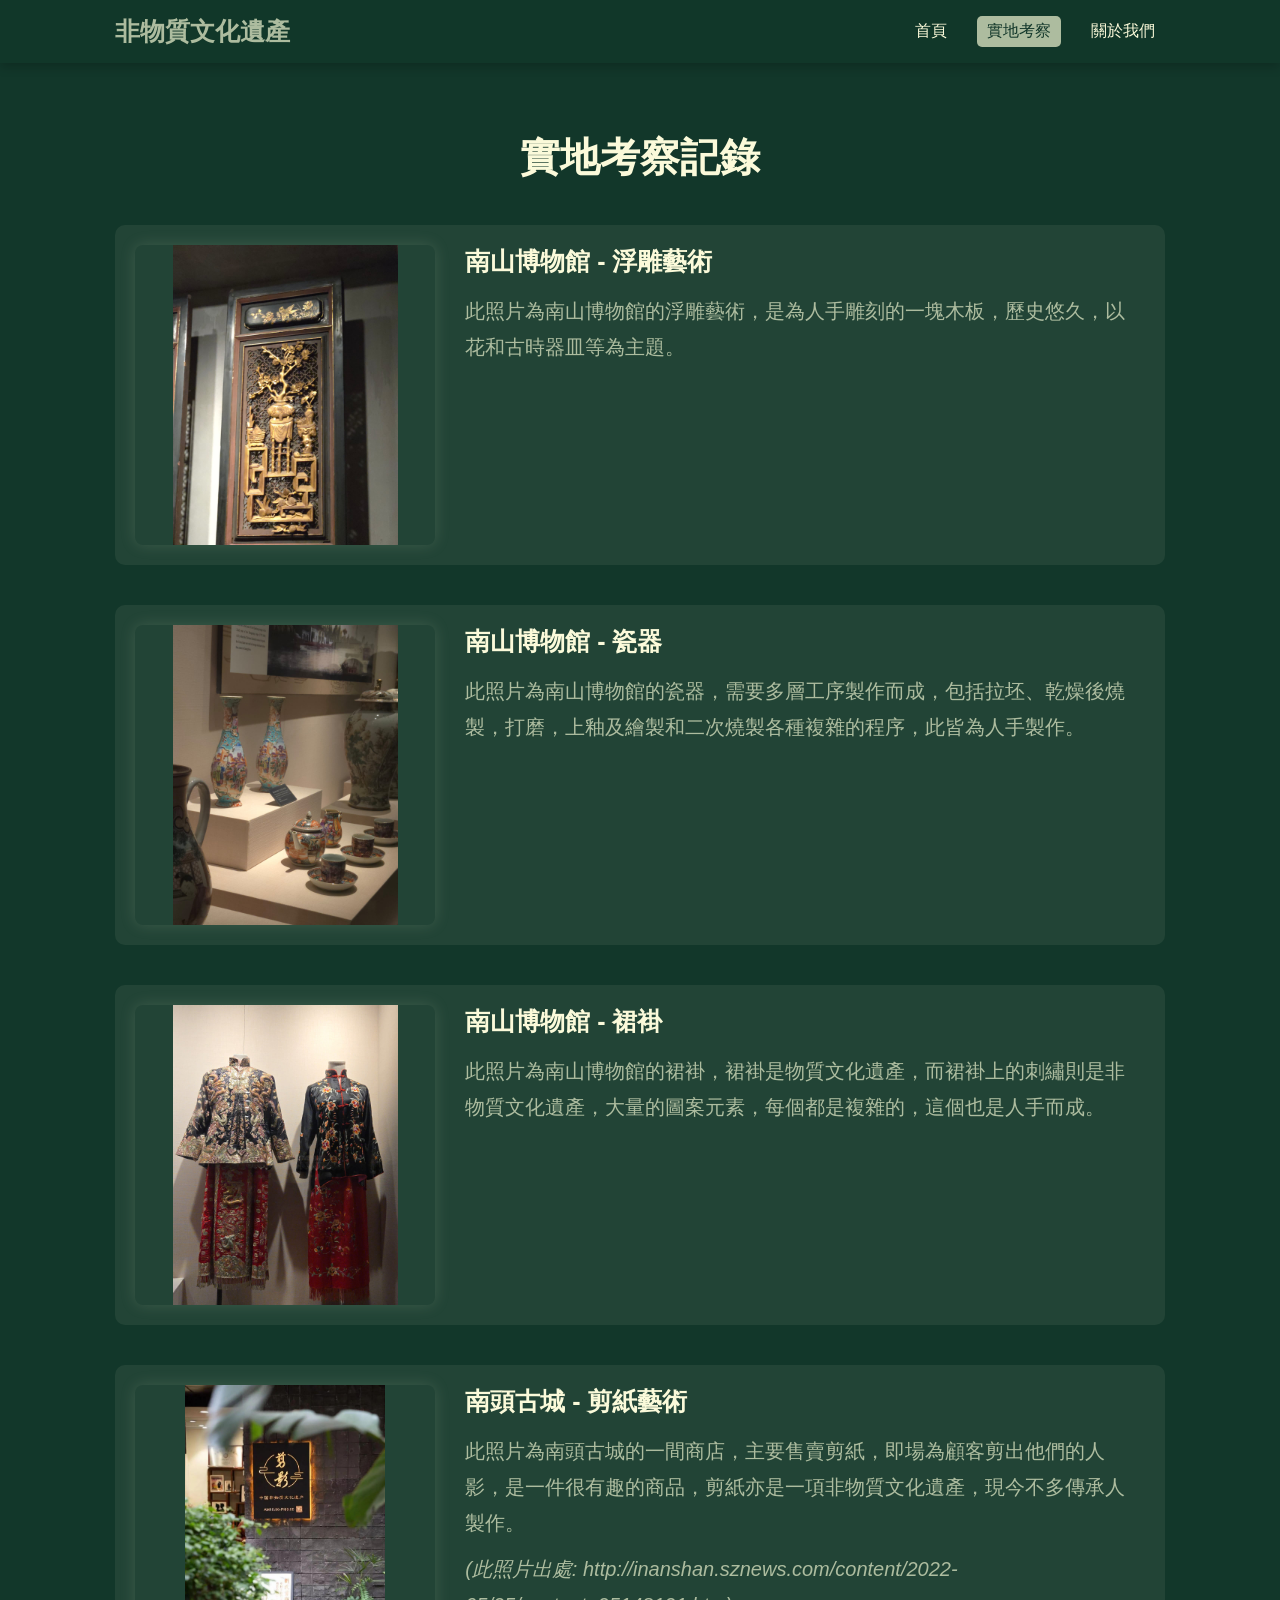
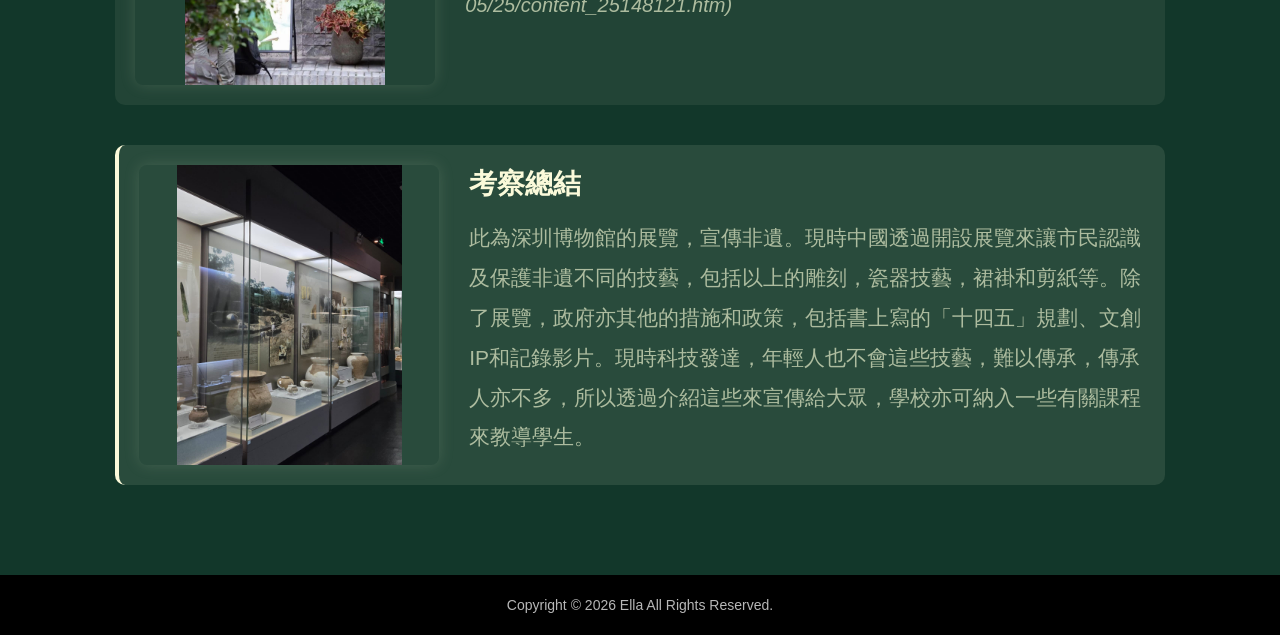
==== page2.html @ bb3d5be7 "Add files via upload" ====
<!DOCTYPE html>
<html lang="zh-Hant">
<head>
    <meta charset="UTF-8">
    <meta name="viewport" content="width=device-width, initial-scale=1.0">
    <link rel="stylesheet" href="style.css">
    <title>實地考察</title>
</head>
<body>
    <header>
        <a href="index.html" class="logo">非物質文化遺產</a>
        <nav>
            <a href="index.html">首頁</a>
            <a href="page2.html" class="active">實地考察</a>
            <a href="page3.html">關於我們</a>
        </nav>
    </header>

    <section class="field-visit">
        <h1 class="section-title">實地考察記錄</h1>
        
        <div class="visit-item">
            <div class="visit-img">
                <img src="./實地考察1.jpeg" alt="">
            </div>
            <div class="visit-content">
                <h2>南山博物館 - 浮雕藝術</h2>
                <p>此照片為南山博物館的浮雕藝術，是為人手雕刻的一塊木板，歷史悠久，以花和古時器皿等為主題。</p>
            </div>
        </div>

        <div class="visit-item">
            <div class="visit-img">
                <img src="./實地考察2.jpeg" alt="">
            </div>
            <div class="visit-content">
                <h2>南山博物館 - 瓷器</h2>
                <p>此照片為南山博物館的瓷器，需要多層工序製作而成，包括拉坯、乾燥後燒製，打磨，上釉及繪製和二次燒製各種複雜的程序，此皆為人手製作。</p>
            </div>
        </div>

        <div class="visit-item">
            <div class="visit-img">
               <img src="./實地考察3.jpeg" alt="">
            </div>
            <div class="visit-content">
                <h2>南山博物館 - 裙褂</h2>
                <p>此照片為南山博物館的裙褂，裙褂是物質文化遺產，而裙褂上的刺繡則是非物質文化遺產，大量的圖案元素，每個都是複雜的，這個也是人手而成。</p>
            </div>
        </div>

        <div class="visit-item">
            <div class="visit-img">
               <img src="./實地考察4.jpeg" alt="">
            </div>
            <div class="visit-content">
                <h2>南頭古城 - 剪紙藝術</h2>
                <p>此照片為南頭古城的一間商店，主要售賣剪紙，即場為顧客剪出他們的人影，是一件很有趣的商品，剪紙亦是一項非物質文化遺產，現今不多傳承人製作。</p>
                <p class="source">(此照片出處: http://inanshan.sznews.com/content/2022-05/25/content_25148121.htm)</p>
            </div>
        </div>

        <div class="visit-item summary-item">
    <div class="visit-img">
        <img src="./實地考察5.jpeg" alt="">
    </div>
    <div class="visit-content">
        <h2>考察總結</h2>
        <p>此為深圳博物館的展覽，宣傳非遺。現時中國透過開設展覽來讓市民認識及保護非遺不同的技藝，包括以上的雕刻，瓷器技藝，裙褂和剪紙等。除了展覽，政府亦其他的措施和政策，包括書上寫的「十四五」規劃、文創IP和記錄影片。現時科技發達，年輕人也不會這些技藝，難以傳承，傳承人亦不多，所以透過介紹這些來宣傳給大眾，學校亦可納入一些有關課程來教導學生。</p>
    </div>
</div>
    </section>
    <footer>
    <p>Copyright © 2026 Ella All Rights Reserved.</p>
</footer>
</body>
</html>
---- style.css ----
/* Reset and base styles */
* {
    margin: 0;
    padding: 0;
    box-sizing: border-box;
    text-decoration: none;
    border: none;
    outline: none;
    font-family: 'Poppins', sans-serif;
}

:root {
    --primary-dark: #12372A;     /* Dark green */
    --primary-medium: #436850;   /* Medium green */
    --primary-light: #ADBC9F;    /* Light green/beige */
    --primary-cream: #FBFADA;    /* Cream color */
}

html {
    font-size: 62.5%;
}

body {
    width: 100%;
    min-height: 100vh;
    overflow-x: hidden;
    background-color: var(--primary-dark);
    color: var(--primary-light);
    padding-top: 80px;
}

/* Header and Navigation Styles */
header {
    position: fixed;
    top: 0;
    left: 0;
    width: 100%;
    padding: 1.5rem 9%;
    background-color: rgba(18, 55, 42, 0.95); /* #12372A with transparency */
    box-shadow: 0px 4px 10px rgba(0, 0, 0, 0.2);
    display: flex;
    justify-content: space-between;
    align-items: center;
    z-index: 1000;
}

.logo {
    font-size: 2.5rem;
    color: var(--primary-light);
    font-weight: 800;
    cursor: pointer;
    transition: 0.3s ease;
}

.logo:hover {
    transform: scale(1.05);
    color: var(--primary-cream);
}

nav {
    display: flex;
    gap: 2rem;
}

nav a {
    font-size: 1.6rem;
    color: var(--primary-cream);
    font-weight: 500;
    transition: 0.3s ease;
    padding: 0.5rem 1rem;
    border-radius: 5px;
}

nav a:hover,
nav a.active {
    color: var(--primary-dark);
    background-color: var(--primary-light);
}

/* Home Page Styles */
.hero {
    display: flex;
    justify-content: space-between;
    align-items: center;
    gap: 5rem;
    padding: 5rem 9%;
    min-height: calc(100vh - 80px);
}

.hero-content {
    flex: 1;
}

.hero-content h1 {
    font-size: 3.5rem;
    font-weight: 700;
    line-height: 1.3;
    margin-bottom: 2rem;
    color: var(--primary-cream);
}

.hero-content p {
    font-size: 1.8rem;
    line-height: 1.6;
    color: var(--primary-light);
}

.hero-image {
    flex: 1;
    display: flex;
    justify-content: center;
}

.hero-image img {
    width: 100%;
    max-width: 500px;
    height: auto;
    border-radius: 10px;
    box-shadow: 0 0 25px rgba(173, 188, 159, 0.3);
}
footer{
        background-color: #000;
        color: #b7b7b7;
        height: 60px;
        display: flex;
        justify-content: center;
        align-items: center;
        font-size: 14px;
    }

/* ==================== Field Visit Page Styles ==================== */
.field-visit {
    padding: 5rem 9%;
}

.section-title {
    font-size: 4rem;
    text-align: center;
    margin-bottom: 4rem;
    color: var(--primary-cream);
}

/* Visit item container */
.visit-item {
    display: flex;
    align-items: flex-start;
    gap: 3rem;
    margin-bottom: 4rem;
    padding: 2rem;
    background-color: rgba(173, 188, 159, 0.1); /* #ADBC9F with low opacity */
    border-radius: 10px;
}

/* Image container - show complete image */
.visit-img {
    flex-shrink: 0;
    width: 300px;
    display: flex;
    align-items: center;
    justify-content: center;
}

/* Image styles - maintain original aspect ratio */
.visit-img img {
    width: 100%;
    height: auto;
    max-height: 300px;
    border-radius: 8px;
    box-shadow: 0 0 15px rgba(173, 188, 159, 0.2);
    object-fit: contain;
    object-position: center;
}

/* Content area */
.visit-content {
    flex: 1;
}

.visit-content h2 {
    font-size: 2.5rem;
    color: var(--primary-cream);
    margin-bottom: 1.5rem;
}

.visit-content p {
    font-size: 2rem;
    line-height: 1.8;
    color: var(--primary-light);
}

/* Source information */
.source {
    font-size: 1.5rem;
    color: #888;
    font-style: italic;
    margin-top: 1rem;
}
footer{
        background-color: #000;
        color: #b7b7b7;
        height: 60px;
        display: flex;
        justify-content: center;
        align-items: center;
        font-size: 14px;
    }

/* ==================== Summary Section Styles ==================== */
.summary-item {
    background-color: rgba(173, 188, 159, 0.15); /* #ADBC9F with opacity */
    border-left: 4px solid var(--primary-cream);
}

.summary-item h2 {
    font-size: 2.8rem;
    color: var(--primary-cream);
}

.summary-item p {
    font-size: 2.1rem;
    line-height: 1.9;
    color: var(--primary-light);
}

/* ==================== Responsive Design ==================== */
@media (max-width: 1200px) {
    html {
        font-size: 60%;
    }
    
    .hero-content h1,
    .section-title {
        font-size: 3.5rem;
    }
    
    /* Keep large font size on responsive */
    .visit-content p {
        font-size: 1.9rem;
    }
    
    .summary-item p {
        font-size: 2rem;
    }
}

@media (max-width: 992px) {
    .hero,
    .about-us,
    .visit-item {
        flex-direction: column;
        text-align: center;
        gap: 3rem;
    }
    
    .visit-img {
        width: 100%;
        max-width: 500px;
        margin: 0 auto;
    }
    
    /* Tablet: show complete image */
    .visit-img img {
        max-height: 350px;
    }
    
    /* Font sizes for tablet */
    .visit-content p {
        font-size: 1.8rem;
        text-align: left;
    }
    
    .summary-item p {
        font-size: 1.9rem;
    }
}

@media (max-width: 768px) {
    html {
        font-size: 55%;
    }
    
    header {
        padding: 1rem 5%;
    }
    
    nav {
        gap: 1rem;
    }
    
    nav a {
        font-size: 1.4rem;
        padding: 0.4rem 0.8rem;
    }
    
    .hero-content h1,
    .section-title {
        font-size: 3rem;
    }
    
    /* Mobile: show complete image */
    .visit-img img {
        max-height: 300px;
    }
    
    /* Font sizes for mobile */
    .visit-content p {
        font-size: 1.7rem;
        line-height: 1.7;
    }
    
    .summary-item p {
        font-size: 1.8rem;
        line-height: 1.8;
    }
    
    .hero,
    .about-us {
        padding: 3rem 5%;
    }
}

@media (max-width: 576px) {
    body {
        padding-top: 70px;
    }
    
    header {
        flex-direction: column;
        gap: 1rem;
        padding: 1rem;
    }
    
    .logo {
        font-size: 2rem;
    }
    
    nav {
        width: 100%;
        justify-content: center;
    }
    
    .hero-content h1 {
        font-size: 2.5rem;
    }
    
    .visit-item {
        padding: 1.5rem;
    }
    
    /* Small mobile: show complete image */
    .visit-img img {
        max-height: 250px;
    }
    
    /* Font sizes for small mobile */
    .visit-content p {
        font-size: 1.6rem;
    }
    
    .summary-item p {
        font-size: 1.7rem;
    }
}

/* ==================== About Us Page Styles ==================== */
.about-us {
    display: flex;
    justify-content: space-between;
    align-items: center;
    gap: 5rem;
    padding: 5rem 9%;
    min-height: calc(100vh - 80px);
}

.about-content {
    flex: 1;
}

.about-content h1 {
    font-size: 4rem;
    color: var(--primary-cream);
    margin-bottom: 1rem;
    line-height: 1.2;
}

.about-content h1 span {
    color: var(--primary-light);
}

/* Static text display (no animation) */
.typing-text h3 {
    font-size: 2.5rem;
    margin-bottom: 3rem;
    color: var(--primary-cream);
    line-height: 1.3;
}

/* Simple "Student" display */
.typing {
    color: var(--primary-light);
    font-weight: 600;
    display: inline;
    position: relative;
}

/* Cursor blinking effect (optional) */
.typing::after {
    content: "|";
    position: absolute;
    right: -8px;
    animation: blink 0.7s infinite;
}

@keyframes blink {
    0%, 100% { opacity: 1; }
    50% { opacity: 0; }
}

.about-section {
    margin-bottom: 3rem;
}

.about-section h4 {
    font-size: 2.2rem;
    color: var(--primary-cream);
    margin-bottom: 1rem;
    font-weight: 600;
}

.about-section p {
    font-size: 1.7rem;
    line-height: 1.7;
    color: var(--primary-light);
}

.about-image {
    flex: 1;
    display: flex;
    justify-content: center;
    align-items: center;
}

/* 修正圖片大小 - 添加這些樣式 */
.about-image img {
    max-width: 400px; /* 限制最大寬度 */
    max-height: 400px; /* 限制最大高度 */
    width: 100%;
    height: auto;
    border-radius: 50%;
    box-shadow: 0 0 30px rgba(173, 188, 159, 0.4);
    object-fit: cover; /* 保持比例填充 */
}

/* 優化響應式設計 */
@media (max-width: 1200px) {
    .about-us {
        gap: 4rem;
    }
    
    .about-image img {
        max-width: 350px;
        max-height: 350px;
    }
}

@media (max-width: 992px) {
    .about-us {
        flex-direction: column;
        text-align: center;
        gap: 3rem;
        padding: 4rem 5%;
    }
    
    .about-image {
        order: -1; /* 圖片移到上方 */
    }
    
    .about-image img {
        max-width: 300px;
        max-height: 300px;
    }
    
    .about-content {
        width: 100%;
    }
}

@media (max-width: 768px) {
    .about-content h1 {
        font-size: 3.5rem;
    }
    
    .typing-text h3 {
        font-size: 2.2rem;
        margin-bottom: 2rem;
    }
    
    .about-section {
        margin-bottom: 2.5rem;
    }
    
    .about-section h4 {
        font-size: 2rem;
    }
    
    .about-section p {
        font-size: 1.6rem;
        line-height: 1.6;
    }
    
    .about-image img {
        max-width: 250px;
        max-height: 250px;
    }
}

@media (max-width: 576px) {
    .about-us {
        padding: 3rem 5%;
        gap: 2.5rem;
    }
    
    .about-content h1 {
        font-size: 3rem;
    }
    
    .typing-text h3 {
        font-size: 2rem;
    }
    
    .about-section h4 {
        font-size: 1.8rem;
    }
    
    .about-section p {
        font-size: 1.5rem;
        line-height: 1.5;
    }
    
    .about-image img {
        max-width: 200px;
        max-height: 200px;
    }
}

@media (max-width: 400px) {
    .about-us {
        padding: 2rem 5%;
    }
    
    .about-content h1 {
        font-size: 2.5rem;
    }
    
    .typing-text h3 {
        font-size: 1.8rem;
    }
    
    .about-section h4 {
        font-size: 1.6rem;
    }
    
    .about-section p {
        font-size: 1.4rem;
    }
    
    .about-image img {
        max-width: 180px;
        max-height: 180px;
    }
    footer{
        background-color: #000;
        color: #b7b7b7;
        height: 60px;
        display: flex;
        justify-content: center;
        align-items: center;
        font-size: 14px;
    }
}
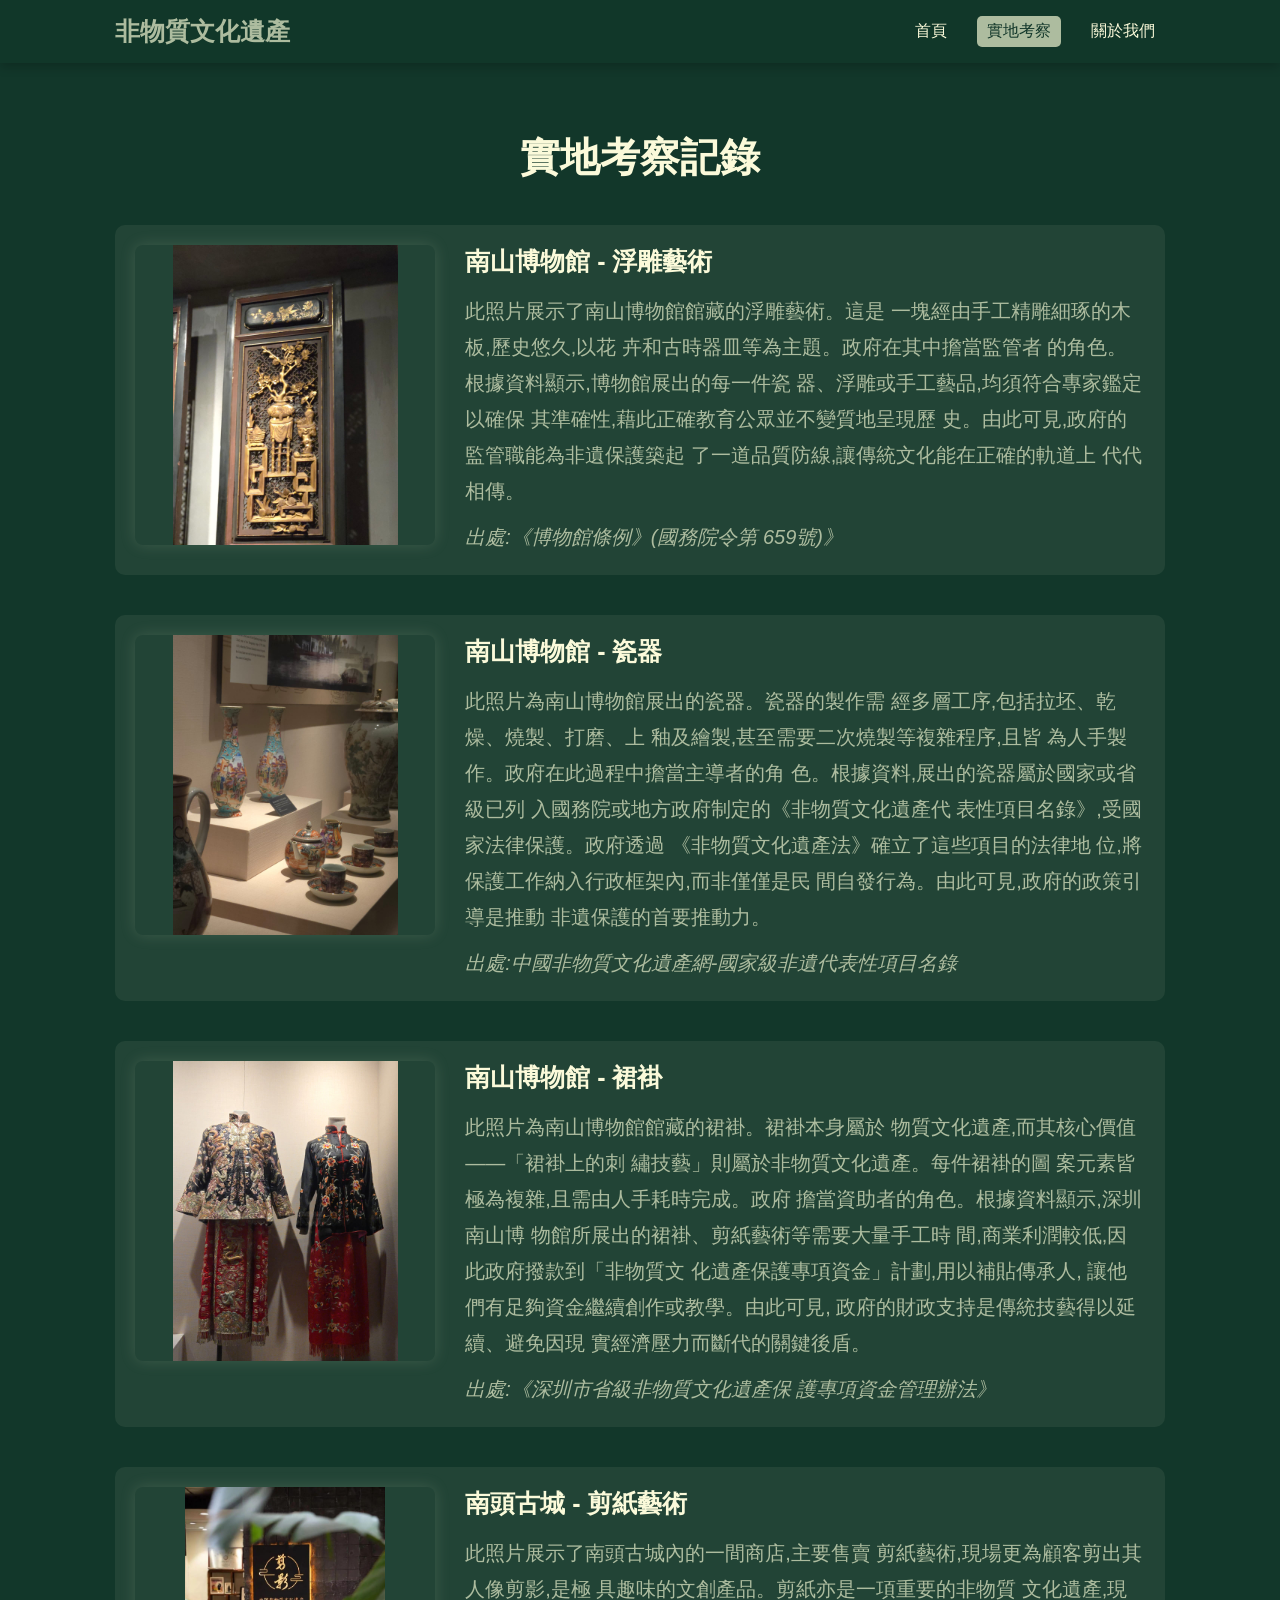
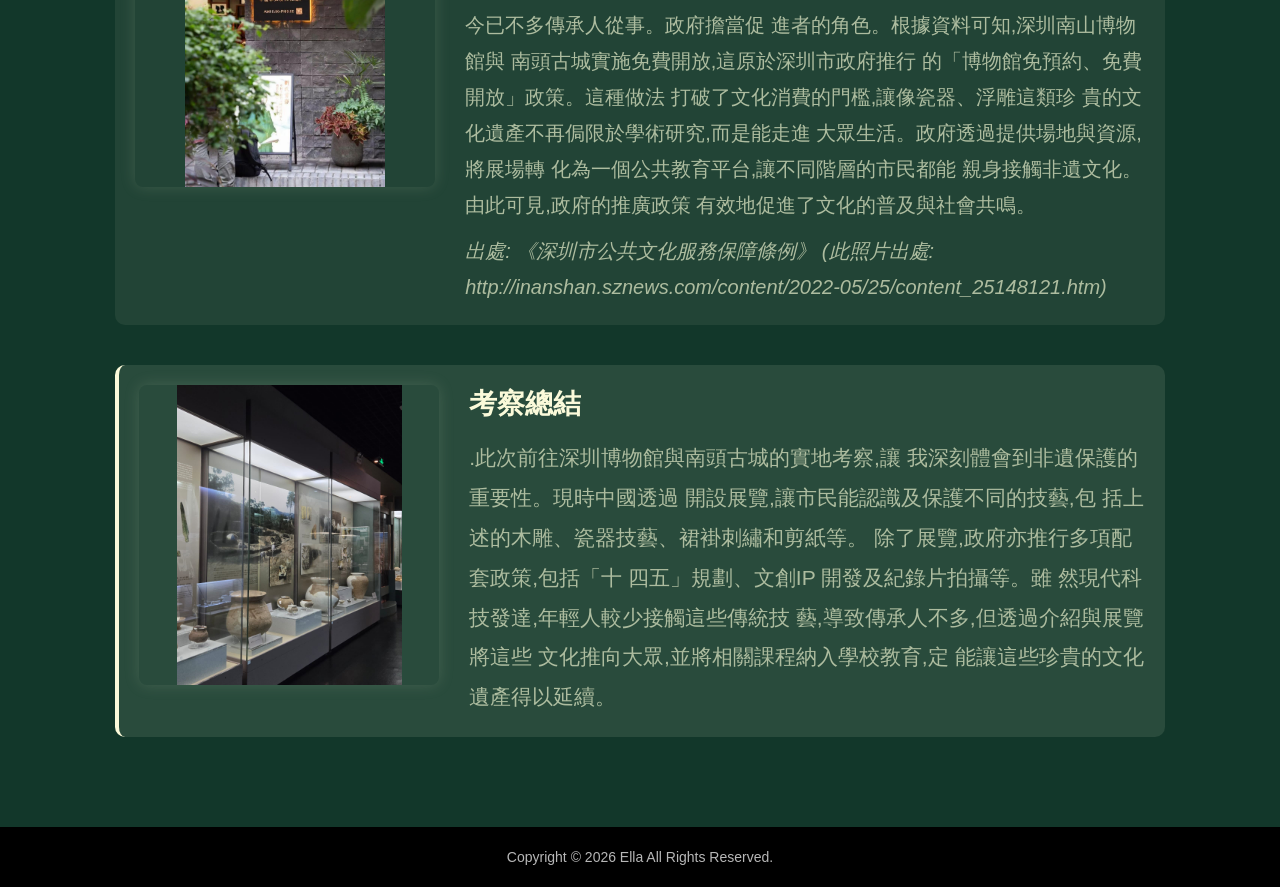
==== commit 71ff8d61: "Revise content and structure of page2.html Updated content and structure of page2.html to enhance th" ====
--- a/page2.html
+++ b/page2.html
@@ -25,7 +25,8 @@
             </div>
             <div class="visit-content">
                 <h2>南山博物館 - 浮雕藝術</h2>
-                <p>此照片為南山博物館的浮雕藝術，是為人手雕刻的一塊木板，歷史悠久，以花和古時器皿等為主題。</p>
+                <p>此照片展示了南山博物館館藏的浮雕藝術。這是 一塊經由手工精雕細琢的木板,歷史悠久,以花 卉和古時器皿等為主題。政府在其中擔當監管者 的角色。根據資料顯示,博物館展出的每一件瓷 器、浮雕或手工藝品,均須符合專家鑑定以確保 其準確性,藉此正確教育公眾並不變質地呈現歷 史。由此可見,政府的監管職能為非遺保護築起 了一道品質防線,讓傳統文化能在正確的軌道上 代代相傳。</p>
+<p class="source">出處:《博物館條例》(國務院令第 659號)》</p>
             </div>
         </div>
 
@@ -35,7 +36,14 @@
             </div>
             <div class="visit-content">
                 <h2>南山博物館 - 瓷器</h2>
-                <p>此照片為南山博物館的瓷器，需要多層工序製作而成，包括拉坯、乾燥後燒製，打磨，上釉及繪製和二次燒製各種複雜的程序，此皆為人手製作。</p>
+                <p>此照片為南山博物館展出的瓷器。瓷器的製作需
+
+經多層工序,包括拉坯、乾燥、燒製、打磨、上 釉及繪製,甚至需要二次燒製等複雜程序,且皆 為人手製作。政府在此過程中擔當主導者的角 色。根據資料,展出的瓷器屬於國家或省級已列 入國務院或地方政府制定的《非物質文化遺產代 表性項目名錄》,受國家法律保護。政府透過 《非物質文化遺產法》確立了這些項目的法律地 位,將保護工作納入行政框架內,而非僅僅是民 間自發行為。由此可見,政府的政策引導是推動
+
+非遺保護的首要推動力。
+ </p>
+ <p class="source">出處:中國非物質文化遺產網-國家級非遺代表性項目名錄
+</p>
             </div>
         </div>
 
@@ -45,7 +53,8 @@
             </div>
             <div class="visit-content">
                 <h2>南山博物館 - 裙褂</h2>
-                <p>此照片為南山博物館的裙褂，裙褂是物質文化遺產，而裙褂上的刺繡則是非物質文化遺產，大量的圖案元素，每個都是複雜的，這個也是人手而成。</p>
+                <p>此照片為南山博物館館藏的裙褂。裙褂本身屬於 物質文化遺產,而其核心價值——「裙褂上的刺 繡技藝」則屬於非物質文化遺產。每件裙褂的圖 案元素皆極為複雜,且需由人手耗時完成。政府 擔當資助者的角色。根據資料顯示,深圳南山博 物館所展出的裙褂、剪紙藝術等需要大量手工時 間,商業利潤較低,因此政府撥款到「非物質文 化遺產保護專項資金」計劃,用以補貼傳承人, 讓他們有足夠資金繼續創作或教學。由此可見, 政府的財政支持是傳統技藝得以延續、避免因現 實經濟壓力而斷代的關鍵後盾。</p>
+<p class="source">出處:《深圳市省級非物質文化遺產保 護專項資金管理辦法》</p>
             </div>
         </div>
 
@@ -55,8 +64,10 @@
             </div>
             <div class="visit-content">
                 <h2>南頭古城 - 剪紙藝術</h2>
-                <p>此照片為南頭古城的一間商店，主要售賣剪紙，即場為顧客剪出他們的人影，是一件很有趣的商品，剪紙亦是一項非物質文化遺產，現今不多傳承人製作。</p>
-                <p class="source">(此照片出處: http://inanshan.sznews.com/content/2022-05/25/content_25148121.htm)</p>
+                <p>此照片展示了南頭古城內的一間商店,主要售賣 剪紙藝術,現場更為顧客剪出其人像剪影,是極 具趣味的文創產品。剪紙亦是一項重要的非物質 文化遺產,現今已不多傳承人從事。政府擔當促 進者的角色。根據資料可知,深圳南山博物館與 南頭古城實施免費開放,這原於深圳市政府推行 的「博物館免預約、免費開放」政策。這種做法 打破了文化消費的門檻,讓像瓷器、浮雕這類珍 貴的文化遺產不再侷限於學術研究,而是能走進 大眾生活。政府透過提供場地與資源,將展場轉 化為一個公共教育平台,讓不同階層的市民都能 親身接觸非遺文化。由此可見,政府的推廣政策 有效地促進了文化的普及與社會共鳴。
+</p>
+                <p class="source">出處: 《深圳市公共文化服務保障條例》
+                    (此照片出處: http://inanshan.sznews.com/content/2022-05/25/content_25148121.htm)</p>
             </div>
         </div>
 
@@ -66,7 +77,7 @@
     </div>
     <div class="visit-content">
         <h2>考察總結</h2>
-        <p>此為深圳博物館的展覽，宣傳非遺。現時中國透過開設展覽來讓市民認識及保護非遺不同的技藝，包括以上的雕刻，瓷器技藝，裙褂和剪紙等。除了展覽，政府亦其他的措施和政策，包括書上寫的「十四五」規劃、文創IP和記錄影片。現時科技發達，年輕人也不會這些技藝，難以傳承，傳承人亦不多，所以透過介紹這些來宣傳給大眾，學校亦可納入一些有關課程來教導學生。</p>
+        <p>.此次前往深圳博物館與南頭古城的實地考察,讓 我深刻體會到非遺保護的重要性。現時中國透過 開設展覽,讓市民能認識及保護不同的技藝,包 括上述的木雕、瓷器技藝、裙褂刺繡和剪紙等。 除了展覽,政府亦推行多項配套政策,包括「十 四五」規劃、文創IP 開發及紀錄片拍攝等。雖 然現代科技發達,年輕人較少接觸這些傳統技 藝,導致傳承人不多,但透過介紹與展覽將這些 文化推向大眾,並將相關課程納入學校教育,定 能讓這些珍貴的文化遺產得以延續。</p>
     </div>
 </div>
     </section>
@@ -74,4 +85,4 @@
     <p>Copyright © 2026 Ella All Rights Reserved.</p>
 </footer>
 </body>
-</html>+</html>
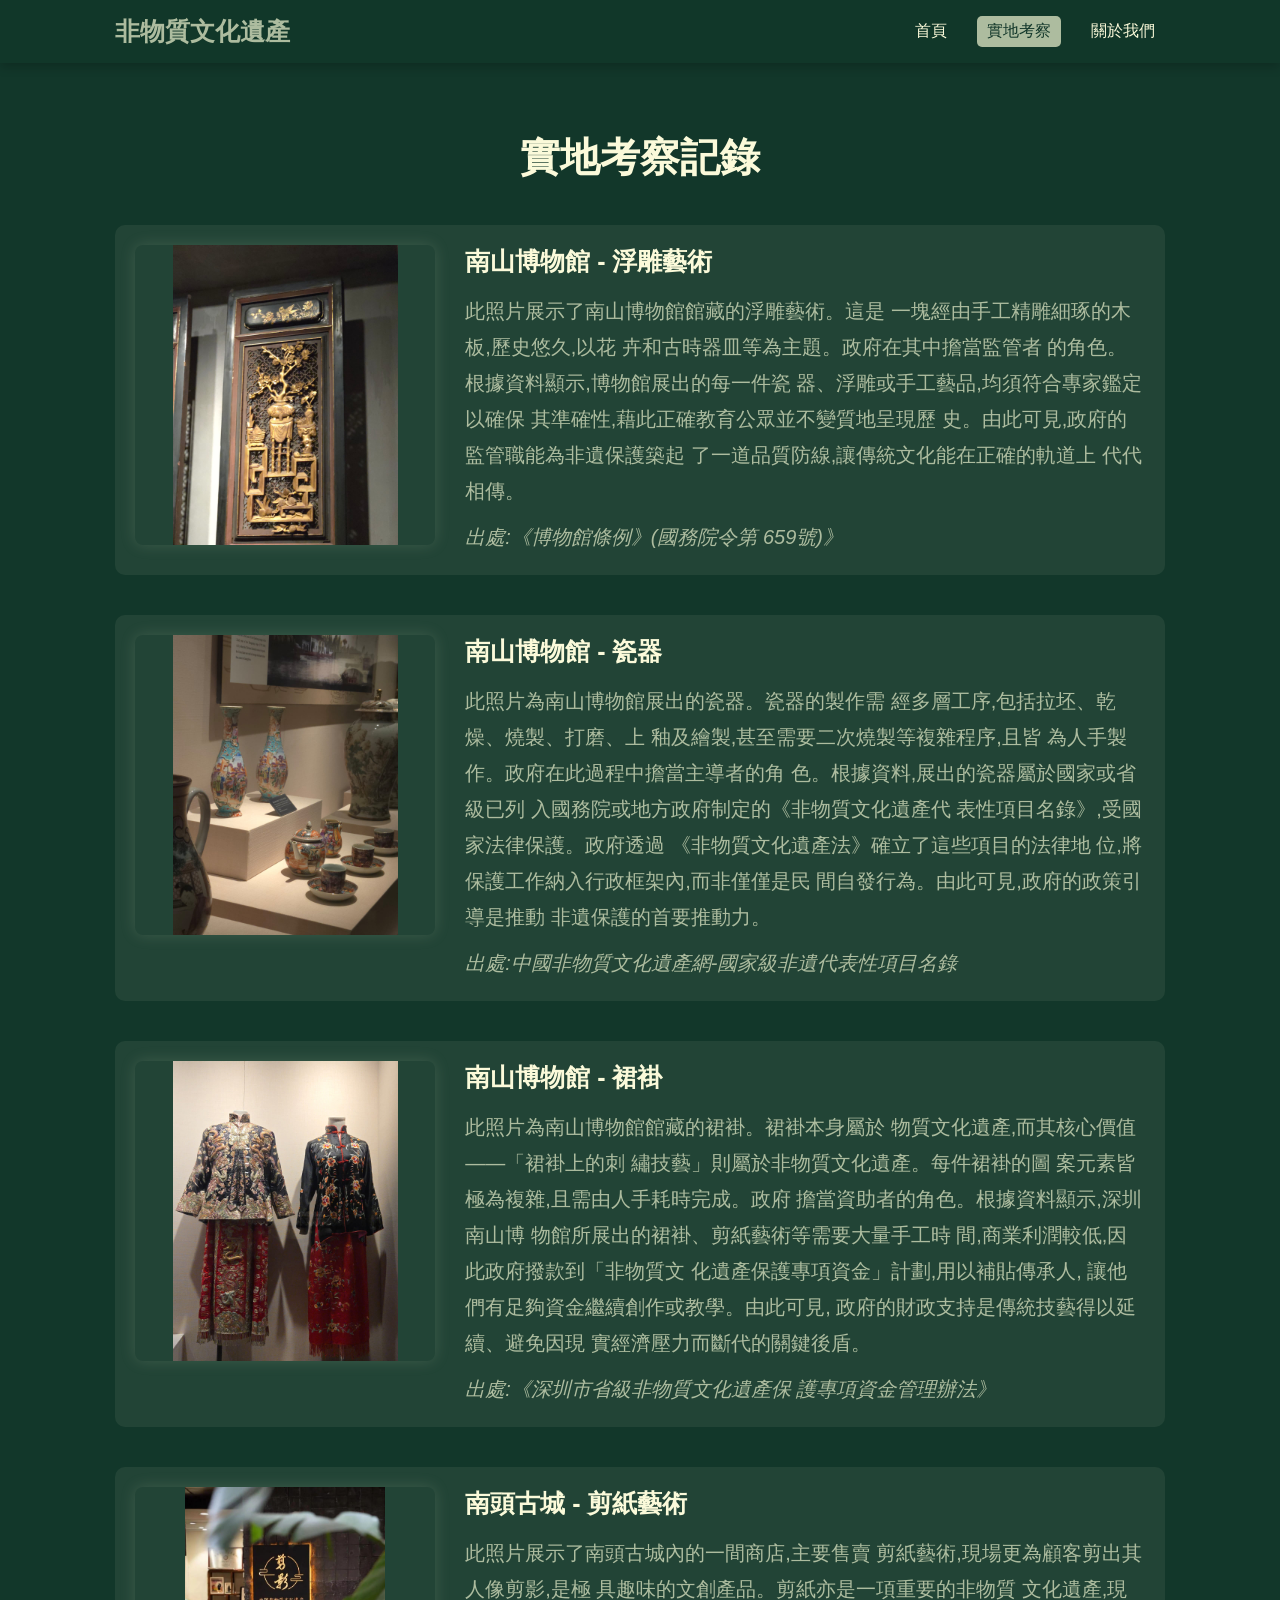
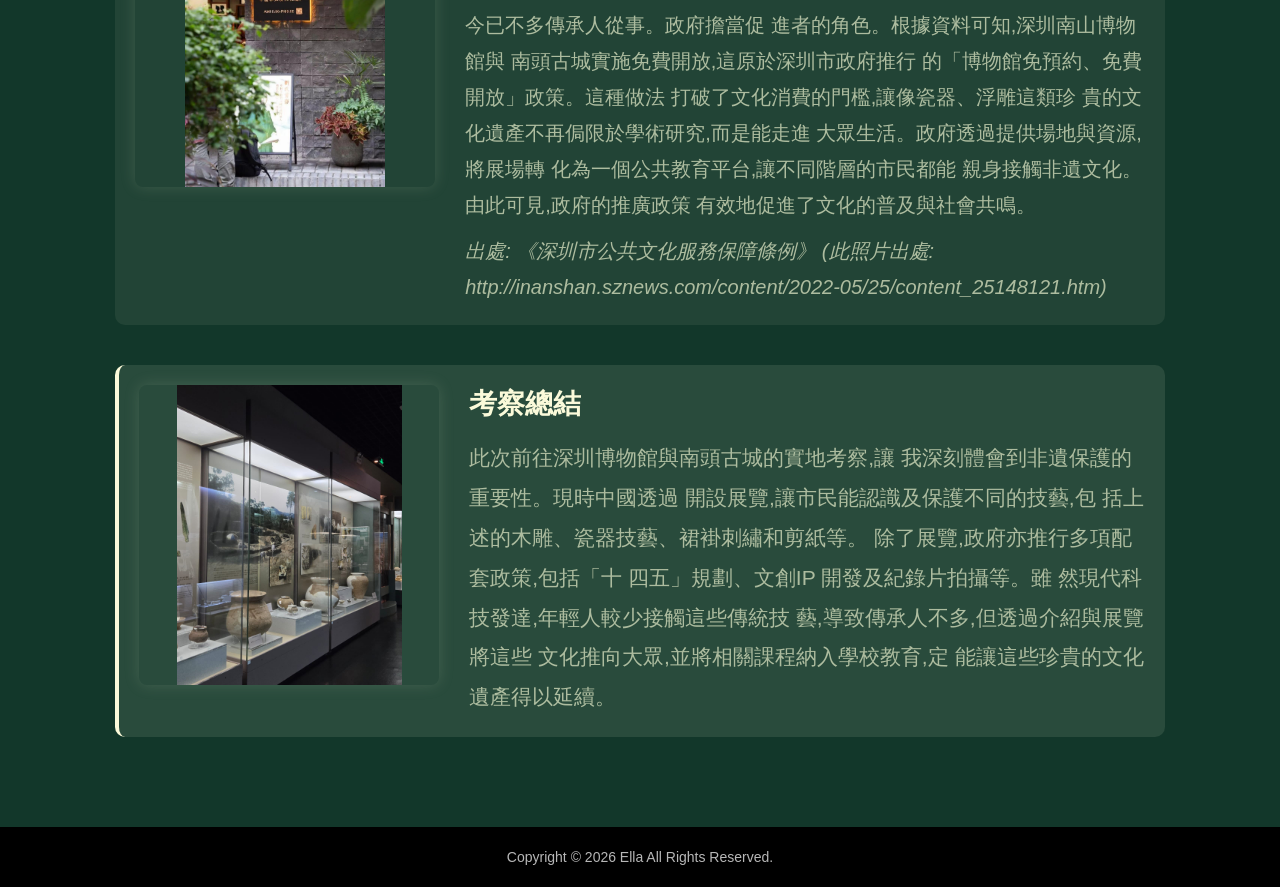
==== commit 10bad129: "Fix HTML encoding issues in page2.html" ====
--- a/page2.html
+++ b/page2.html
@@ -77,7 +77,7 @@
     </div>
     <div class="visit-content">
         <h2>考察總結</h2>
-        <p>.此次前往深圳博物館與南頭古城的實地考察,讓 我深刻體會到非遺保護的重要性。現時中國透過 開設展覽,讓市民能認識及保護不同的技藝,包 括上述的木雕、瓷器技藝、裙褂刺繡和剪紙等。 除了展覽,政府亦推行多項配套政策,包括「十 四五」規劃、文創IP 開發及紀錄片拍攝等。雖 然現代科技發達,年輕人較少接觸這些傳統技 藝,導致傳承人不多,但透過介紹與展覽將這些 文化推向大眾,並將相關課程納入學校教育,定 能讓這些珍貴的文化遺產得以延續。</p>
+        <p>此次前往深圳博物館與南頭古城的實地考察,讓 我深刻體會到非遺保護的重要性。現時中國透過 開設展覽,讓市民能認識及保護不同的技藝,包 括上述的木雕、瓷器技藝、裙褂刺繡和剪紙等。 除了展覽,政府亦推行多項配套政策,包括「十 四五」規劃、文創IP 開發及紀錄片拍攝等。雖 然現代科技發達,年輕人較少接觸這些傳統技 藝,導致傳承人不多,但透過介紹與展覽將這些 文化推向大眾,並將相關課程納入學校教育,定 能讓這些珍貴的文化遺產得以延續。</p>
     </div>
 </div>
     </section>
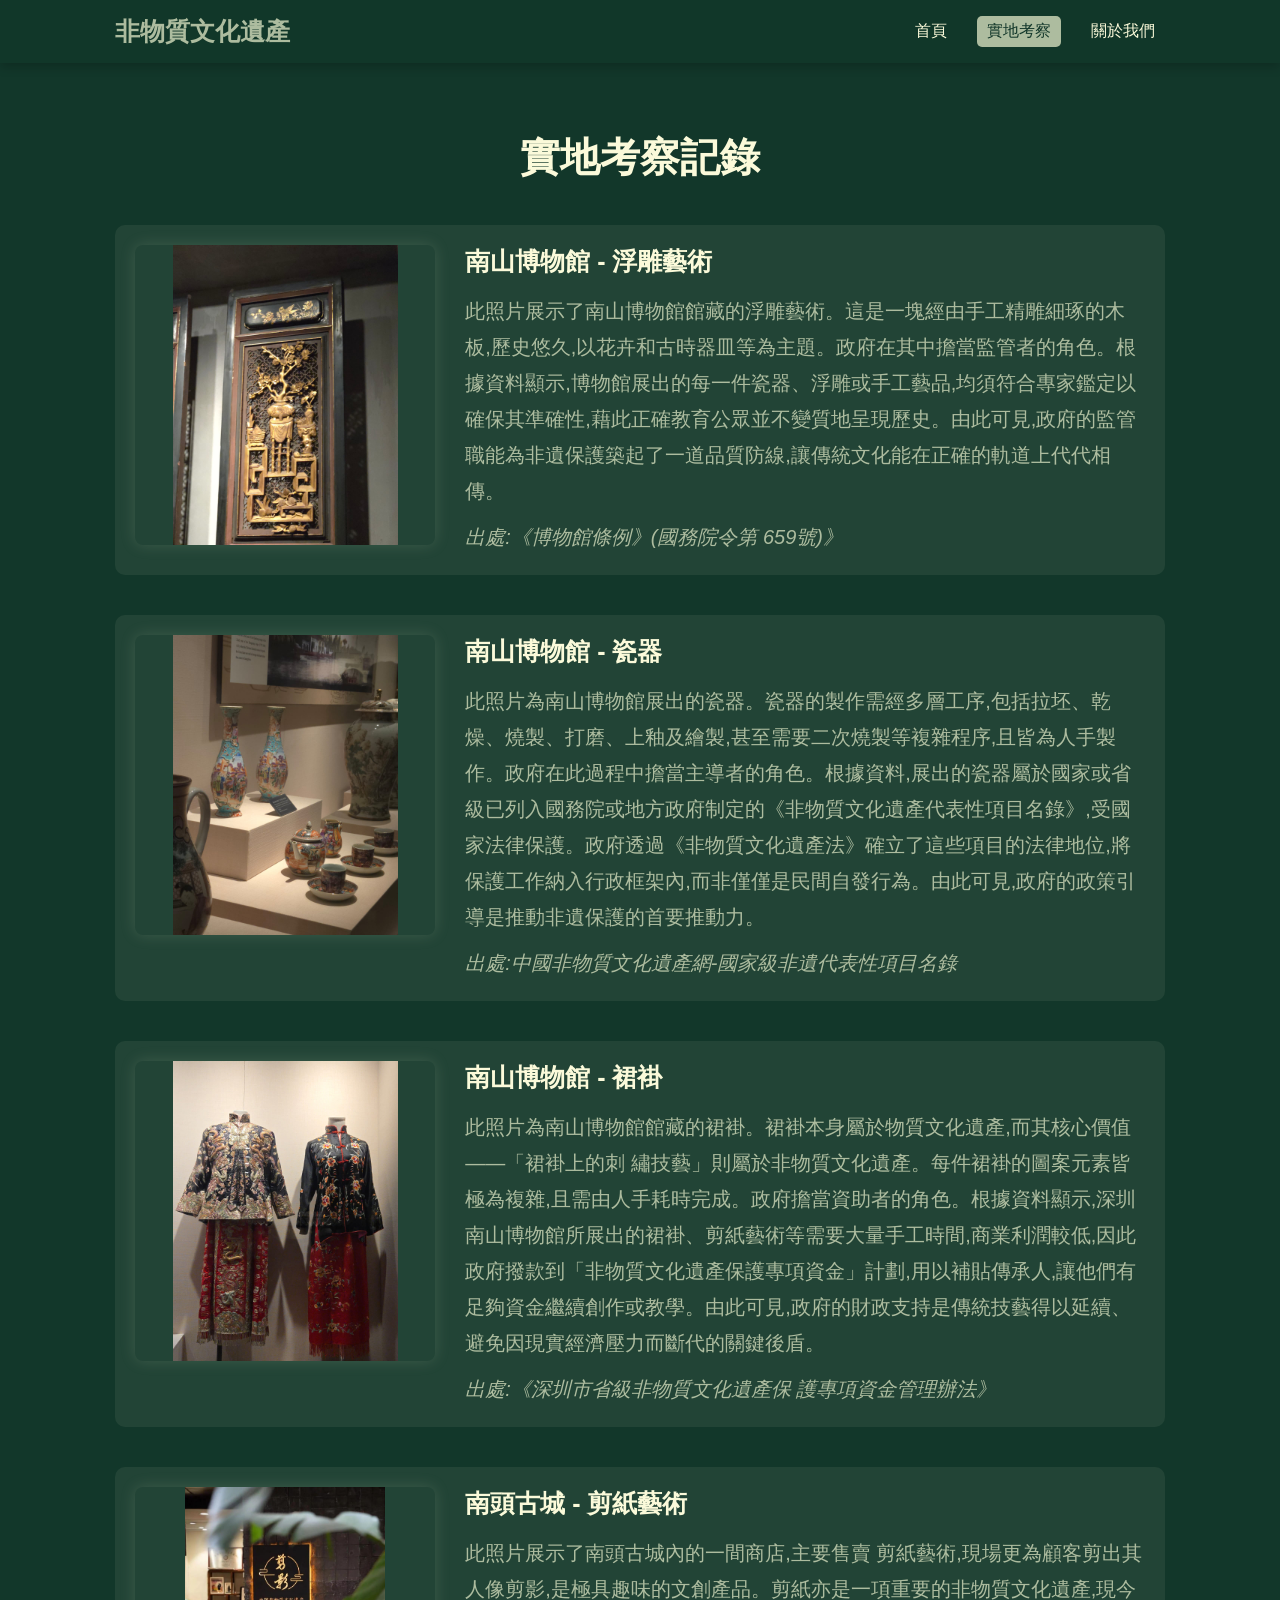
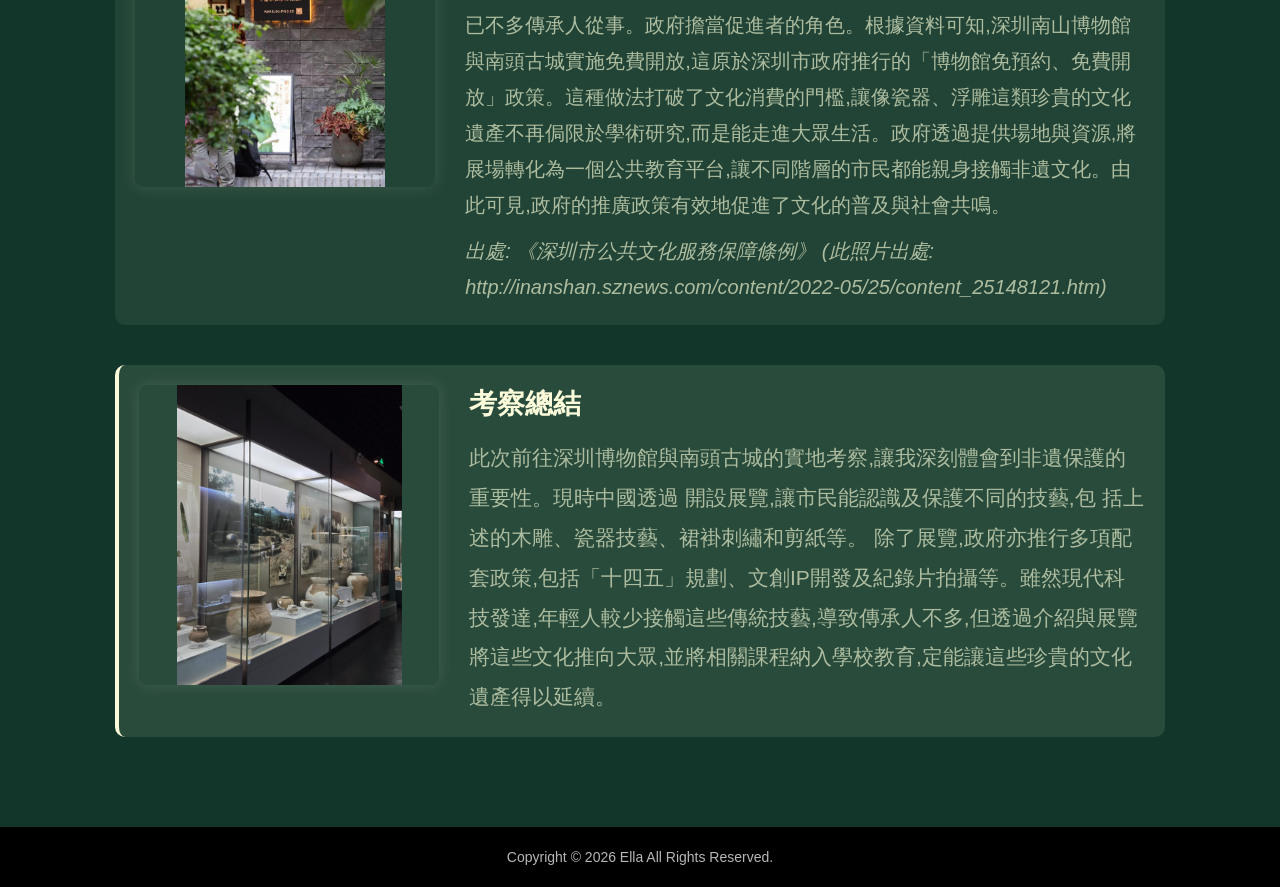
==== commit 2c124fd8: "Fix HTML entities in page2.html Replaced HTML entities with actual characters for better readability" ====
--- a/page2.html
+++ b/page2.html
@@ -25,7 +25,7 @@
             </div>
             <div class="visit-content">
                 <h2>南山博物館 - 浮雕藝術</h2>
-                <p>此照片展示了南山博物館館藏的浮雕藝術。這是 一塊經由手工精雕細琢的木板,歷史悠久,以花 卉和古時器皿等為主題。政府在其中擔當監管者 的角色。根據資料顯示,博物館展出的每一件瓷 器、浮雕或手工藝品,均須符合專家鑑定以確保 其準確性,藉此正確教育公眾並不變質地呈現歷 史。由此可見,政府的監管職能為非遺保護築起 了一道品質防線,讓傳統文化能在正確的軌道上 代代相傳。</p>
+                <p>此照片展示了南山博物館館藏的浮雕藝術。這是一塊經由手工精雕細琢的木板,歷史悠久,以花卉和古時器皿等為主題。政府在其中擔當監管者的角色。根據資料顯示,博物館展出的每一件瓷器、浮雕或手工藝品,均須符合專家鑑定以確保其準確性,藉此正確教育公眾並不變質地呈現歷史。由此可見,政府的監管職能為非遺保護築起了一道品質防線,讓傳統文化能在正確的軌道上代代相傳。</p>
 <p class="source">出處:《博物館條例》(國務院令第 659號)》</p>
             </div>
         </div>
@@ -36,14 +36,8 @@
             </div>
             <div class="visit-content">
                 <h2>南山博物館 - 瓷器</h2>
-                <p>此照片為南山博物館展出的瓷器。瓷器的製作需
-
-經多層工序,包括拉坯、乾燥、燒製、打磨、上 釉及繪製,甚至需要二次燒製等複雜程序,且皆 為人手製作。政府在此過程中擔當主導者的角 色。根據資料,展出的瓷器屬於國家或省級已列 入國務院或地方政府制定的《非物質文化遺產代 表性項目名錄》,受國家法律保護。政府透過 《非物質文化遺產法》確立了這些項目的法律地 位,將保護工作納入行政框架內,而非僅僅是民 間自發行為。由此可見,政府的政策引導是推動
-
-非遺保護的首要推動力。
- </p>
- <p class="source">出處:中國非物質文化遺產網-國家級非遺代表性項目名錄
-</p>
+                <p>此照片為南山博物館展出的瓷器。瓷器的製作需經多層工序,包括拉坯、乾燥、燒製、打磨、上釉及繪製,甚至需要二次燒製等複雜程序,且皆為人手製作。政府在此過程中擔當主導者的角色。根據資料,展出的瓷器屬於國家或省級已列入國務院或地方政府制定的《非物質文化遺產代表性項目名錄》,受國家法律保護。政府透過《非物質文化遺產法》確立了這些項目的法律地位,將保護工作納入行政框架內,而非僅僅是民間自發行為。由此可見,政府的政策引導是推動非遺保護的首要推動力。</p>
+ <p class="source">出處:中國非物質文化遺產網-國家級非遺代表性項目名錄</p>
             </div>
         </div>
 
@@ -53,7 +47,7 @@
             </div>
             <div class="visit-content">
                 <h2>南山博物館 - 裙褂</h2>
-                <p>此照片為南山博物館館藏的裙褂。裙褂本身屬於 物質文化遺產,而其核心價值——「裙褂上的刺 繡技藝」則屬於非物質文化遺產。每件裙褂的圖 案元素皆極為複雜,且需由人手耗時完成。政府 擔當資助者的角色。根據資料顯示,深圳南山博 物館所展出的裙褂、剪紙藝術等需要大量手工時 間,商業利潤較低,因此政府撥款到「非物質文 化遺產保護專項資金」計劃,用以補貼傳承人, 讓他們有足夠資金繼續創作或教學。由此可見, 政府的財政支持是傳統技藝得以延續、避免因現 實經濟壓力而斷代的關鍵後盾。</p>
+                <p>此照片為南山博物館館藏的裙褂。裙褂本身屬於物質文化遺產,而其核心價值——「裙褂上的刺 繡技藝」則屬於非物質文化遺產。每件裙褂的圖案元素皆極為複雜,且需由人手耗時完成。政府擔當資助者的角色。根據資料顯示,深圳南山博物館所展出的裙褂、剪紙藝術等需要大量手工時間,商業利潤較低,因此政府撥款到「非物質文化遺產保護專項資金」計劃,用以補貼傳承人,讓他們有足夠資金繼續創作或教學。由此可見,政府的財政支持是傳統技藝得以延續、避免因現實經濟壓力而斷代的關鍵後盾。</p>
 <p class="source">出處:《深圳市省級非物質文化遺產保 護專項資金管理辦法》</p>
             </div>
         </div>
@@ -64,8 +58,7 @@
             </div>
             <div class="visit-content">
                 <h2>南頭古城 - 剪紙藝術</h2>
-                <p>此照片展示了南頭古城內的一間商店,主要售賣 剪紙藝術,現場更為顧客剪出其人像剪影,是極 具趣味的文創產品。剪紙亦是一項重要的非物質 文化遺產,現今已不多傳承人從事。政府擔當促 進者的角色。根據資料可知,深圳南山博物館與 南頭古城實施免費開放,這原於深圳市政府推行 的「博物館免預約、免費開放」政策。這種做法 打破了文化消費的門檻,讓像瓷器、浮雕這類珍 貴的文化遺產不再侷限於學術研究,而是能走進 大眾生活。政府透過提供場地與資源,將展場轉 化為一個公共教育平台,讓不同階層的市民都能 親身接觸非遺文化。由此可見,政府的推廣政策 有效地促進了文化的普及與社會共鳴。
-</p>
+                <p>此照片展示了南頭古城內的一間商店,主要售賣 剪紙藝術,現場更為顧客剪出其人像剪影,是極具趣味的文創產品。剪紙亦是一項重要的非物質文化遺產,現今已不多傳承人從事。政府擔當促進者的角色。根據資料可知,深圳南山博物館與南頭古城實施免費開放,這原於深圳市政府推行的「博物館免預約、免費開放」政策。這種做法打破了文化消費的門檻,讓像瓷器、浮雕這類珍貴的文化遺產不再侷限於學術研究,而是能走進大眾生活。政府透過提供場地與資源,將展場轉化為一個公共教育平台,讓不同階層的市民都能親身接觸非遺文化。由此可見,政府的推廣政策有效地促進了文化的普及與社會共鳴。</p>
                 <p class="source">出處: 《深圳市公共文化服務保障條例》
                     (此照片出處: http://inanshan.sznews.com/content/2022-05/25/content_25148121.htm)</p>
             </div>
@@ -77,7 +70,7 @@
     </div>
     <div class="visit-content">
         <h2>考察總結</h2>
-        <p>此次前往深圳博物館與南頭古城的實地考察,讓 我深刻體會到非遺保護的重要性。現時中國透過 開設展覽,讓市民能認識及保護不同的技藝,包 括上述的木雕、瓷器技藝、裙褂刺繡和剪紙等。 除了展覽,政府亦推行多項配套政策,包括「十 四五」規劃、文創IP 開發及紀錄片拍攝等。雖 然現代科技發達,年輕人較少接觸這些傳統技 藝,導致傳承人不多,但透過介紹與展覽將這些 文化推向大眾,並將相關課程納入學校教育,定 能讓這些珍貴的文化遺產得以延續。</p>
+        <p>此次前往深圳博物館與南頭古城的實地考察,讓我深刻體會到非遺保護的重要性。現時中國透過 開設展覽,讓市民能認識及保護不同的技藝,包 括上述的木雕、瓷器技藝、裙褂刺繡和剪紙等。 除了展覽,政府亦推行多項配套政策,包括「十四五」規劃、文創IP開發及紀錄片拍攝等。雖然現代科技發達,年輕人較少接觸這些傳統技藝,導致傳承人不多,但透過介紹與展覽將這些文化推向大眾,並將相關課程納入學校教育,定能讓這些珍貴的文化遺產得以延續。</p>
     </div>
 </div>
     </section>
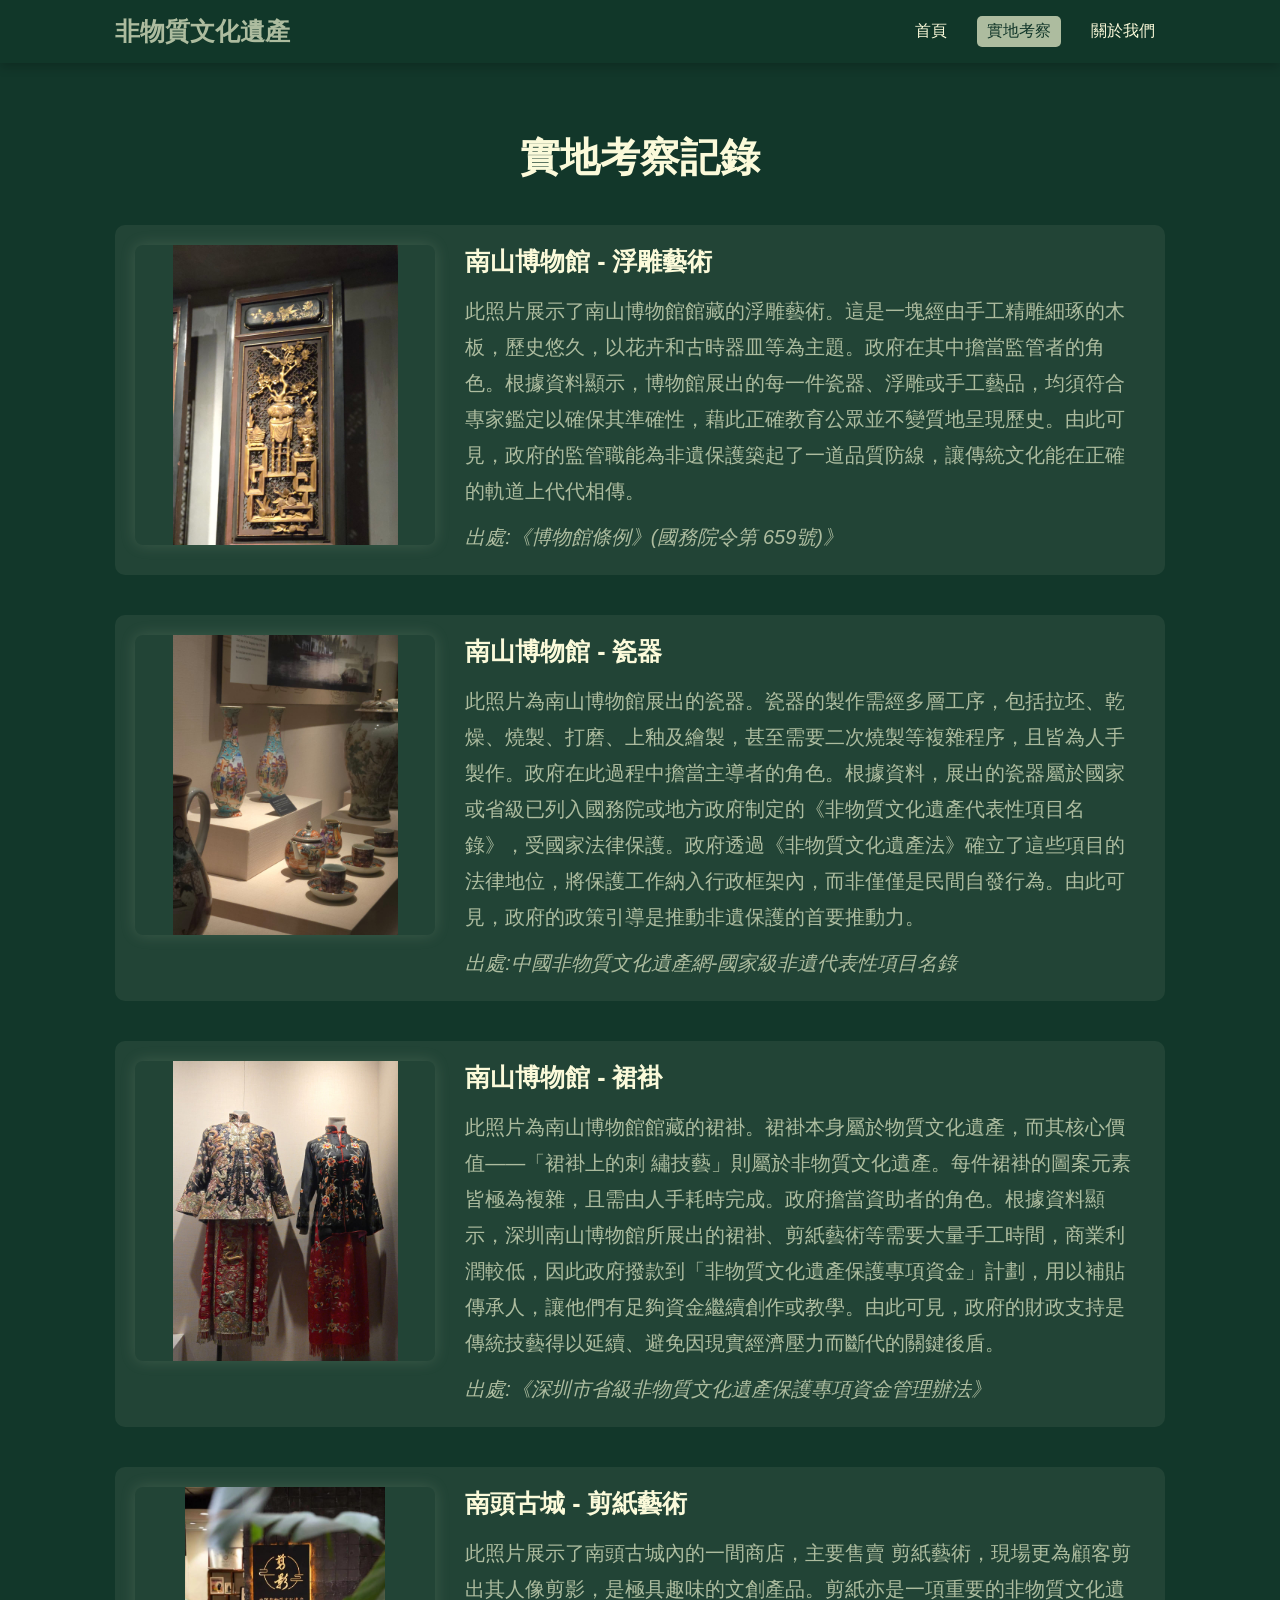
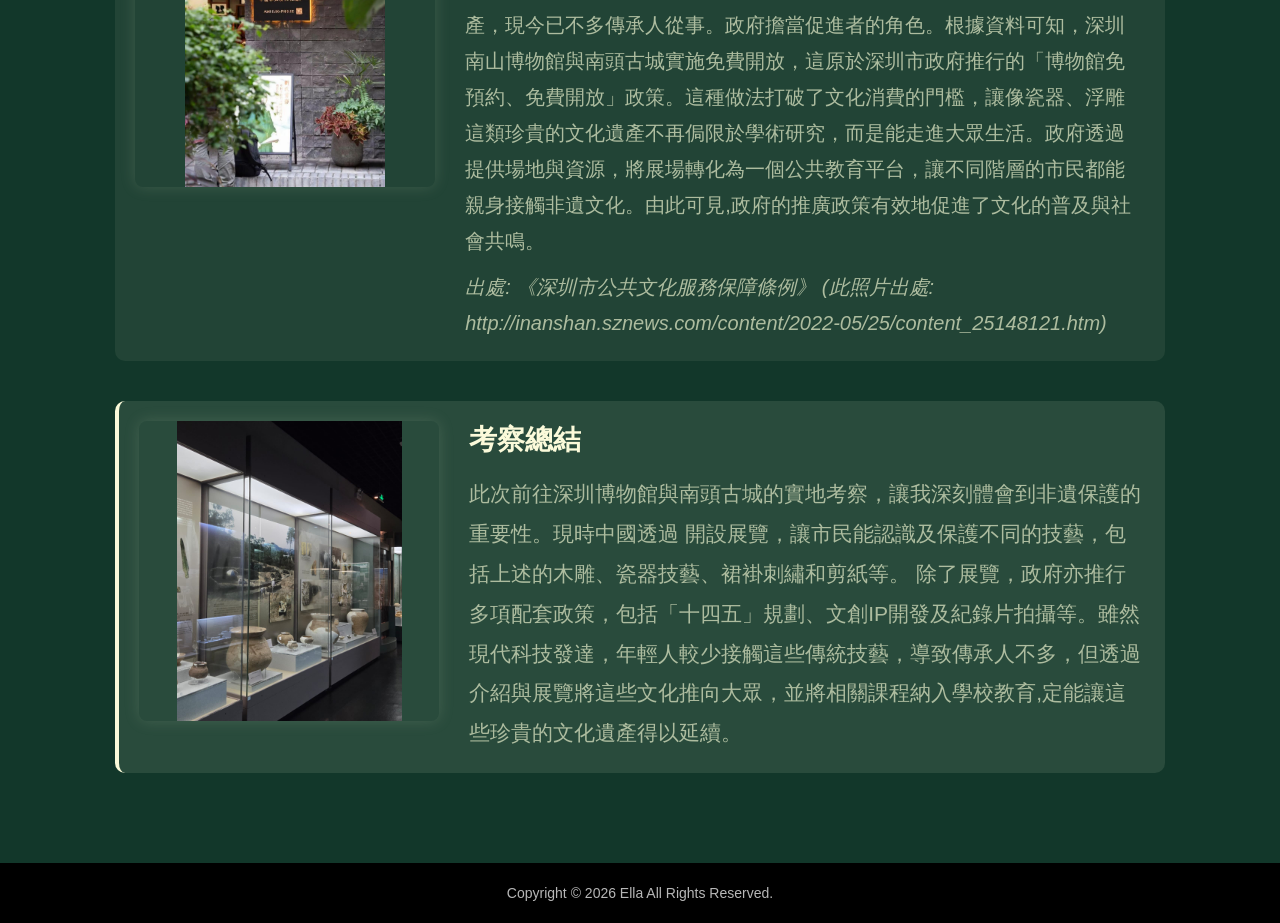
==== commit 06fe9eee: "Fix HTML entities in page2.html Replaced HTML entities with actual characters for better readability" ====
--- a/page2.html
+++ b/page2.html
@@ -25,7 +25,7 @@
             </div>
             <div class="visit-content">
                 <h2>南山博物館 - 浮雕藝術</h2>
-                <p>此照片展示了南山博物館館藏的浮雕藝術。這是一塊經由手工精雕細琢的木板,歷史悠久,以花卉和古時器皿等為主題。政府在其中擔當監管者的角色。根據資料顯示,博物館展出的每一件瓷器、浮雕或手工藝品,均須符合專家鑑定以確保其準確性,藉此正確教育公眾並不變質地呈現歷史。由此可見,政府的監管職能為非遺保護築起了一道品質防線,讓傳統文化能在正確的軌道上代代相傳。</p>
+                <p>此照片展示了南山博物館館藏的浮雕藝術。這是一塊經由手工精雕細琢的木板，歷史悠久，以花卉和古時器皿等為主題。政府在其中擔當監管者的角色。根據資料顯示，博物館展出的每一件瓷器、浮雕或手工藝品，均須符合專家鑑定以確保其準確性，藉此正確教育公眾並不變質地呈現歷史。由此可見，政府的監管職能為非遺保護築起了一道品質防線，讓傳統文化能在正確的軌道上代代相傳。</p>
 <p class="source">出處:《博物館條例》(國務院令第 659號)》</p>
             </div>
         </div>
@@ -36,7 +36,7 @@
             </div>
             <div class="visit-content">
                 <h2>南山博物館 - 瓷器</h2>
-                <p>此照片為南山博物館展出的瓷器。瓷器的製作需經多層工序,包括拉坯、乾燥、燒製、打磨、上釉及繪製,甚至需要二次燒製等複雜程序,且皆為人手製作。政府在此過程中擔當主導者的角色。根據資料,展出的瓷器屬於國家或省級已列入國務院或地方政府制定的《非物質文化遺產代表性項目名錄》,受國家法律保護。政府透過《非物質文化遺產法》確立了這些項目的法律地位,將保護工作納入行政框架內,而非僅僅是民間自發行為。由此可見,政府的政策引導是推動非遺保護的首要推動力。</p>
+                <p>此照片為南山博物館展出的瓷器。瓷器的製作需經多層工序，包括拉坯、乾燥、燒製、打磨、上釉及繪製，甚至需要二次燒製等複雜程序，且皆為人手製作。政府在此過程中擔當主導者的角色。根據資料，展出的瓷器屬於國家或省級已列入國務院或地方政府制定的《非物質文化遺產代表性項目名錄》，受國家法律保護。政府透過《非物質文化遺產法》確立了這些項目的法律地位，將保護工作納入行政框架內，而非僅僅是民間自發行為。由此可見，政府的政策引導是推動非遺保護的首要推動力。</p>
  <p class="source">出處:中國非物質文化遺產網-國家級非遺代表性項目名錄</p>
             </div>
         </div>
@@ -47,8 +47,8 @@
             </div>
             <div class="visit-content">
                 <h2>南山博物館 - 裙褂</h2>
-                <p>此照片為南山博物館館藏的裙褂。裙褂本身屬於物質文化遺產,而其核心價值——「裙褂上的刺 繡技藝」則屬於非物質文化遺產。每件裙褂的圖案元素皆極為複雜,且需由人手耗時完成。政府擔當資助者的角色。根據資料顯示,深圳南山博物館所展出的裙褂、剪紙藝術等需要大量手工時間,商業利潤較低,因此政府撥款到「非物質文化遺產保護專項資金」計劃,用以補貼傳承人,讓他們有足夠資金繼續創作或教學。由此可見,政府的財政支持是傳統技藝得以延續、避免因現實經濟壓力而斷代的關鍵後盾。</p>
-<p class="source">出處:《深圳市省級非物質文化遺產保 護專項資金管理辦法》</p>
+                <p>此照片為南山博物館館藏的裙褂。裙褂本身屬於物質文化遺產，而其核心價值——「裙褂上的刺 繡技藝」則屬於非物質文化遺產。每件裙褂的圖案元素皆極為複雜，且需由人手耗時完成。政府擔當資助者的角色。根據資料顯示，深圳南山博物館所展出的裙褂、剪紙藝術等需要大量手工時間，商業利潤較低，因此政府撥款到「非物質文化遺產保護專項資金」計劃，用以補貼傳承人，讓他們有足夠資金繼續創作或教學。由此可見，政府的財政支持是傳統技藝得以延續、避免因現實經濟壓力而斷代的關鍵後盾。</p>
+<p class="source">出處:《深圳市省級非物質文化遺產保護專項資金管理辦法》</p>
             </div>
         </div>
 
@@ -58,7 +58,7 @@
             </div>
             <div class="visit-content">
                 <h2>南頭古城 - 剪紙藝術</h2>
-                <p>此照片展示了南頭古城內的一間商店,主要售賣 剪紙藝術,現場更為顧客剪出其人像剪影,是極具趣味的文創產品。剪紙亦是一項重要的非物質文化遺產,現今已不多傳承人從事。政府擔當促進者的角色。根據資料可知,深圳南山博物館與南頭古城實施免費開放,這原於深圳市政府推行的「博物館免預約、免費開放」政策。這種做法打破了文化消費的門檻,讓像瓷器、浮雕這類珍貴的文化遺產不再侷限於學術研究,而是能走進大眾生活。政府透過提供場地與資源,將展場轉化為一個公共教育平台,讓不同階層的市民都能親身接觸非遺文化。由此可見,政府的推廣政策有效地促進了文化的普及與社會共鳴。</p>
+                <p>此照片展示了南頭古城內的一間商店，主要售賣 剪紙藝術，現場更為顧客剪出其人像剪影，是極具趣味的文創產品。剪紙亦是一項重要的非物質文化遺產，現今已不多傳承人從事。政府擔當促進者的角色。根據資料可知，深圳南山博物館與南頭古城實施免費開放，這原於深圳市政府推行的「博物館免預約、免費開放」政策。這種做法打破了文化消費的門檻，讓像瓷器、浮雕這類珍貴的文化遺產不再侷限於學術研究，而是能走進大眾生活。政府透過提供場地與資源，將展場轉化為一個公共教育平台，讓不同階層的市民都能親身接觸非遺文化。由此可見,政府的推廣政策有效地促進了文化的普及與社會共鳴。</p>
                 <p class="source">出處: 《深圳市公共文化服務保障條例》
                     (此照片出處: http://inanshan.sznews.com/content/2022-05/25/content_25148121.htm)</p>
             </div>
@@ -70,7 +70,7 @@
     </div>
     <div class="visit-content">
         <h2>考察總結</h2>
-        <p>此次前往深圳博物館與南頭古城的實地考察,讓我深刻體會到非遺保護的重要性。現時中國透過 開設展覽,讓市民能認識及保護不同的技藝,包 括上述的木雕、瓷器技藝、裙褂刺繡和剪紙等。 除了展覽,政府亦推行多項配套政策,包括「十四五」規劃、文創IP開發及紀錄片拍攝等。雖然現代科技發達,年輕人較少接觸這些傳統技藝,導致傳承人不多,但透過介紹與展覽將這些文化推向大眾,並將相關課程納入學校教育,定能讓這些珍貴的文化遺產得以延續。</p>
+        <p>此次前往深圳博物館與南頭古城的實地考察，讓我深刻體會到非遺保護的重要性。現時中國透過 開設展覽，讓市民能認識及保護不同的技藝，包括上述的木雕、瓷器技藝、裙褂刺繡和剪紙等。 除了展覽，政府亦推行多項配套政策，包括「十四五」規劃、文創IP開發及紀錄片拍攝等。雖然現代科技發達，年輕人較少接觸這些傳統技藝，導致傳承人不多，但透過介紹與展覽將這些文化推向大眾，並將相關課程納入學校教育,定能讓這些珍貴的文化遺產得以延續。</p>
     </div>
 </div>
     </section>
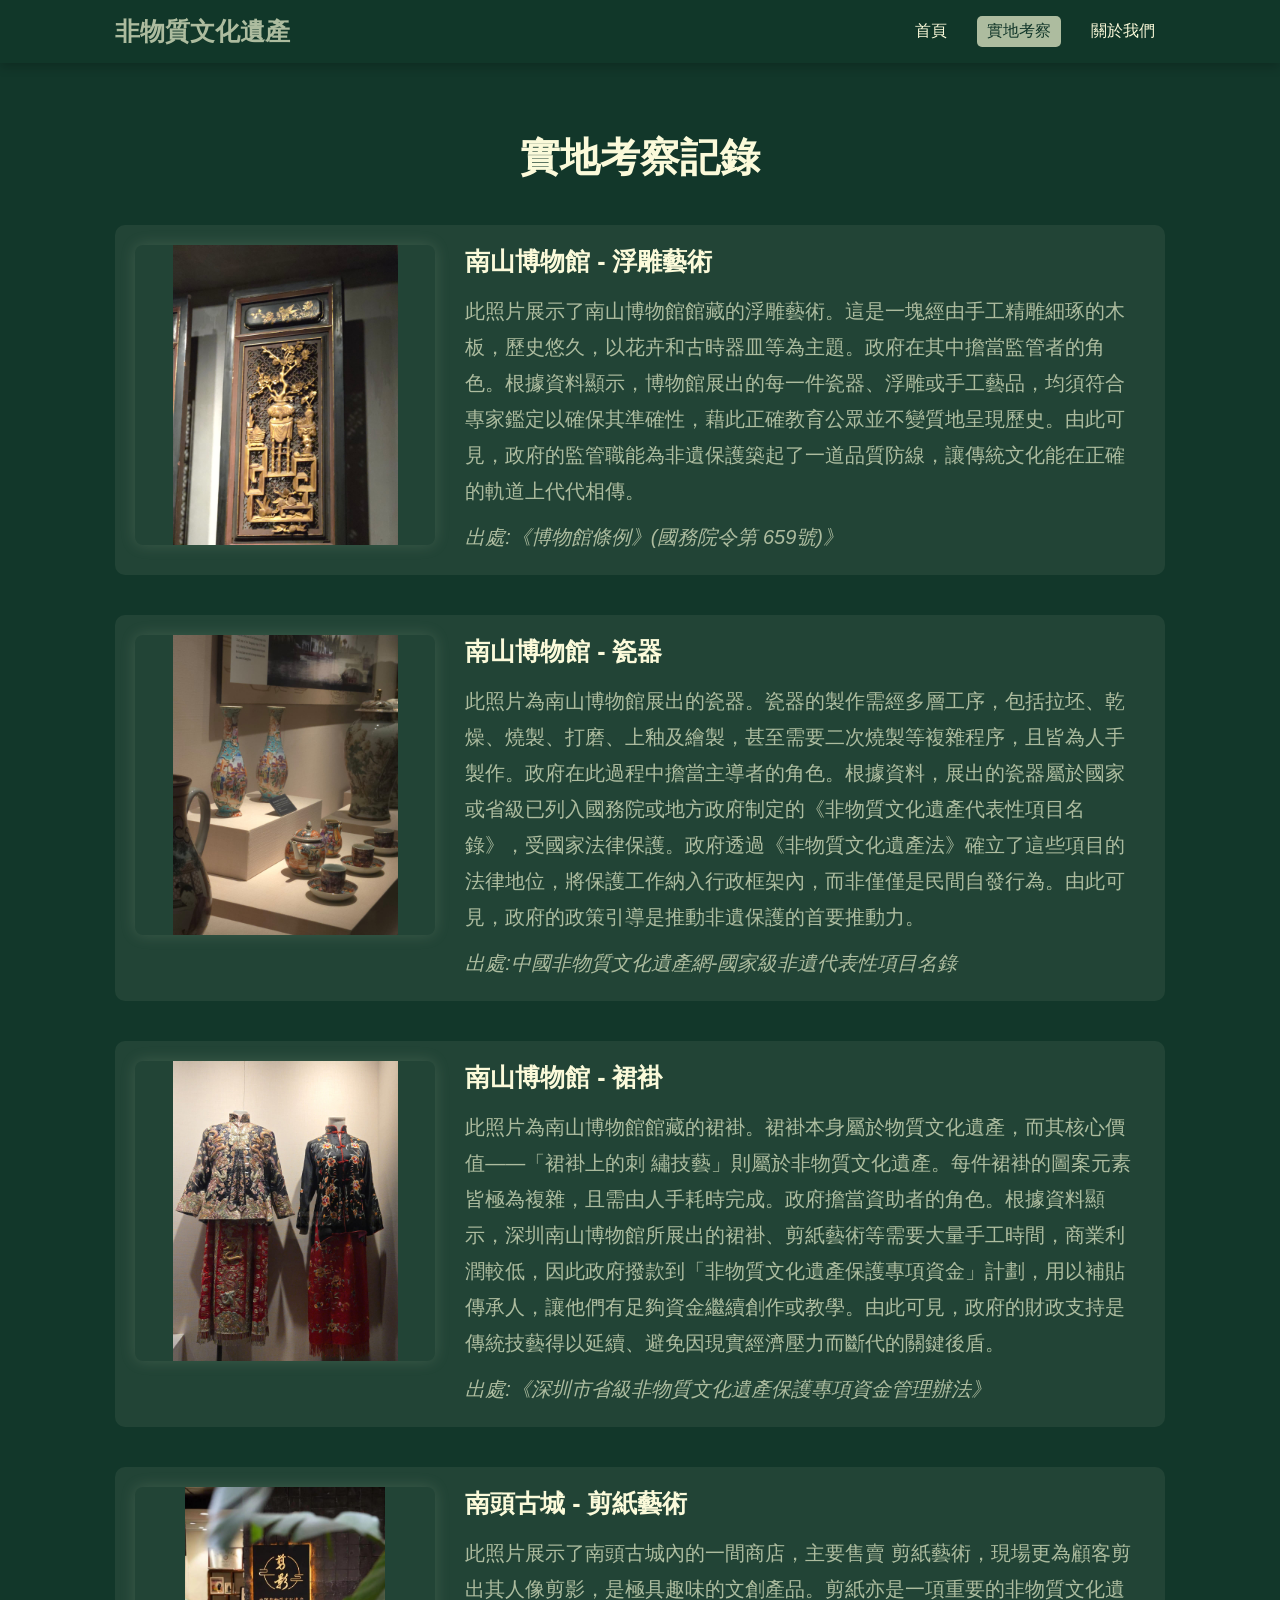
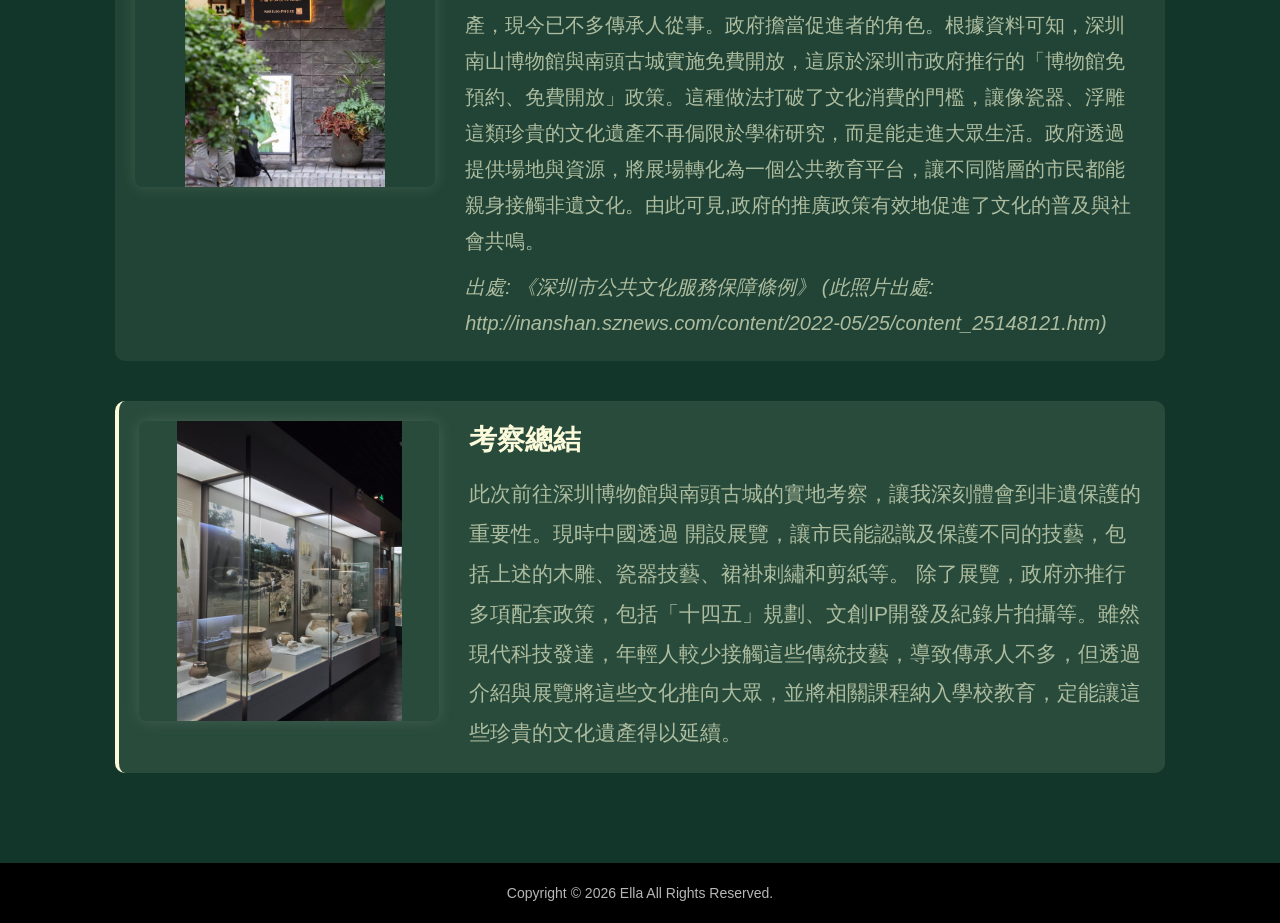
==== commit 1e19e1c1: "Fix HTML encoding issues in page2.html" ====
--- a/page2.html
+++ b/page2.html
@@ -70,7 +70,7 @@
     </div>
     <div class="visit-content">
         <h2>考察總結</h2>
-        <p>此次前往深圳博物館與南頭古城的實地考察，讓我深刻體會到非遺保護的重要性。現時中國透過 開設展覽，讓市民能認識及保護不同的技藝，包括上述的木雕、瓷器技藝、裙褂刺繡和剪紙等。 除了展覽，政府亦推行多項配套政策，包括「十四五」規劃、文創IP開發及紀錄片拍攝等。雖然現代科技發達，年輕人較少接觸這些傳統技藝，導致傳承人不多，但透過介紹與展覽將這些文化推向大眾，並將相關課程納入學校教育,定能讓這些珍貴的文化遺產得以延續。</p>
+        <p>此次前往深圳博物館與南頭古城的實地考察，讓我深刻體會到非遺保護的重要性。現時中國透過 開設展覽，讓市民能認識及保護不同的技藝，包括上述的木雕、瓷器技藝、裙褂刺繡和剪紙等。 除了展覽，政府亦推行多項配套政策，包括「十四五」規劃、文創IP開發及紀錄片拍攝等。雖然現代科技發達，年輕人較少接觸這些傳統技藝，導致傳承人不多，但透過介紹與展覽將這些文化推向大眾，並將相關課程納入學校教育，定能讓這些珍貴的文化遺產得以延續。</p>
     </div>
 </div>
     </section>
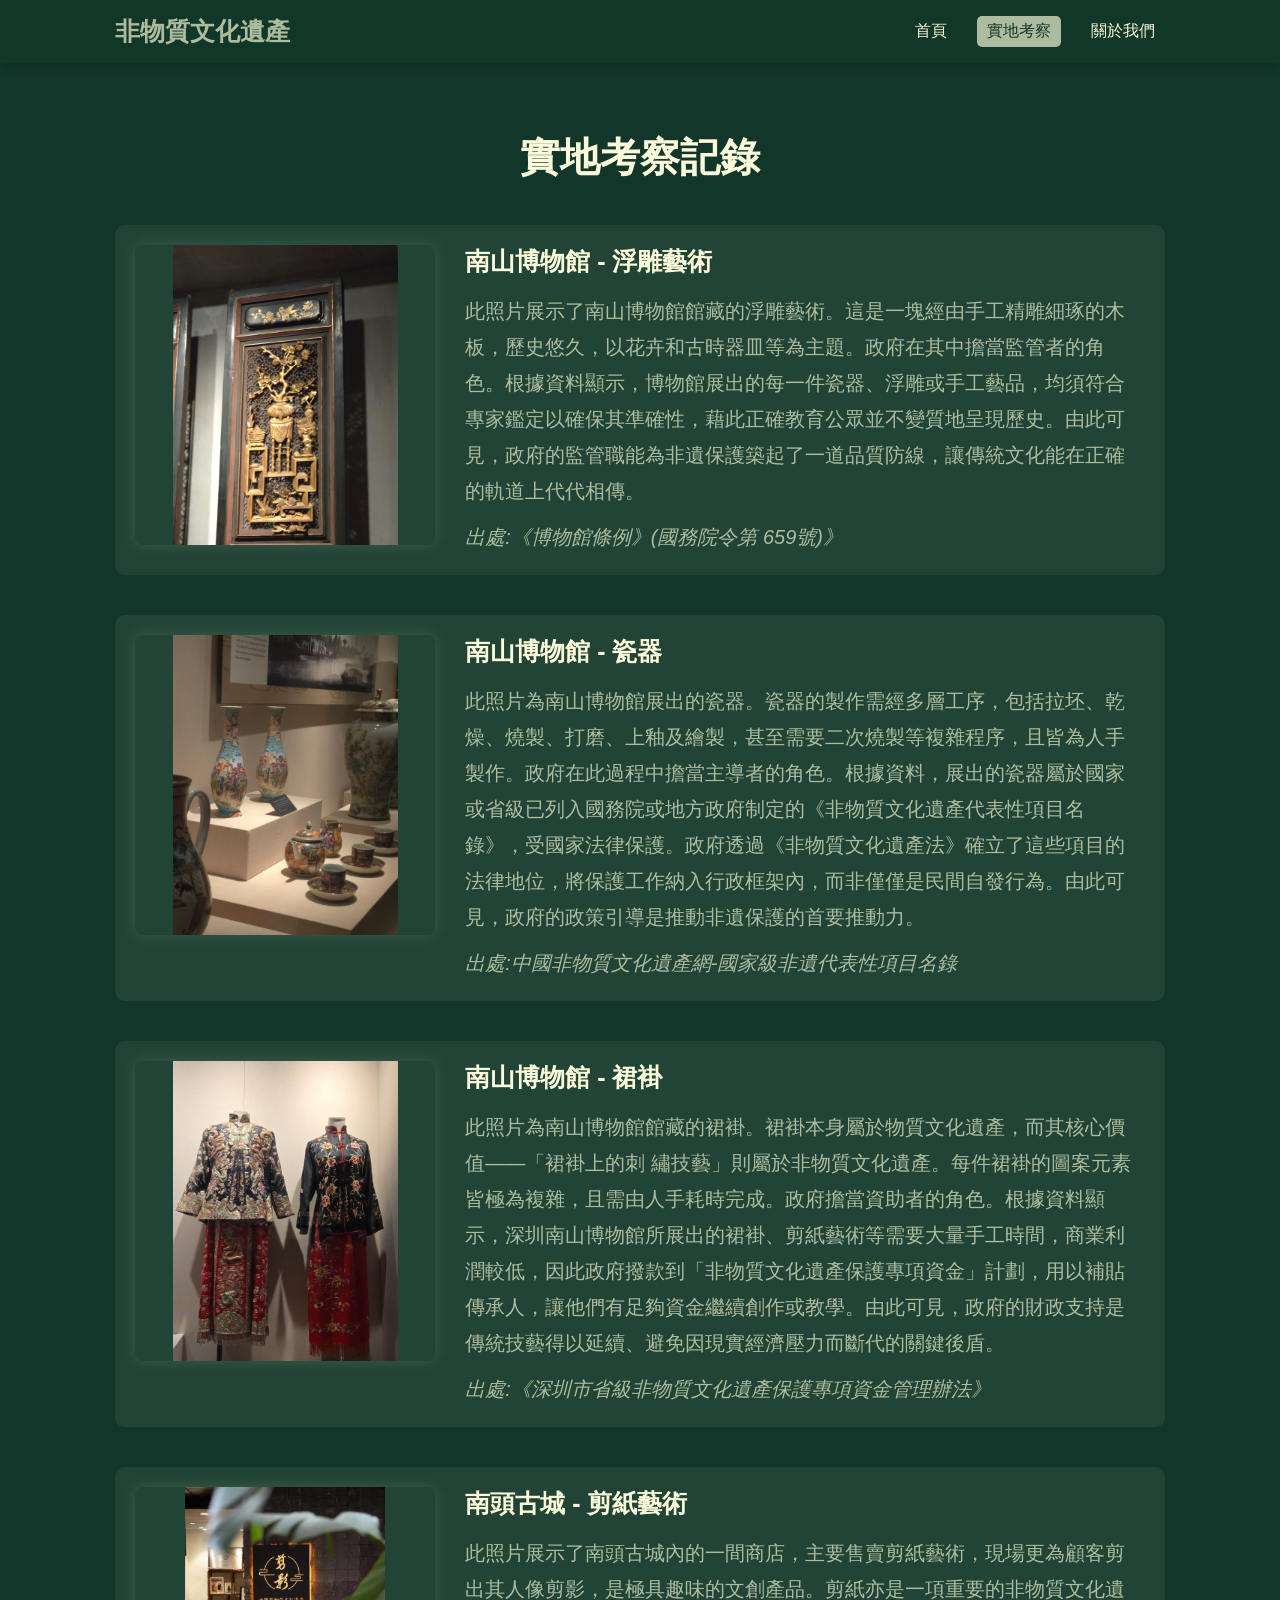
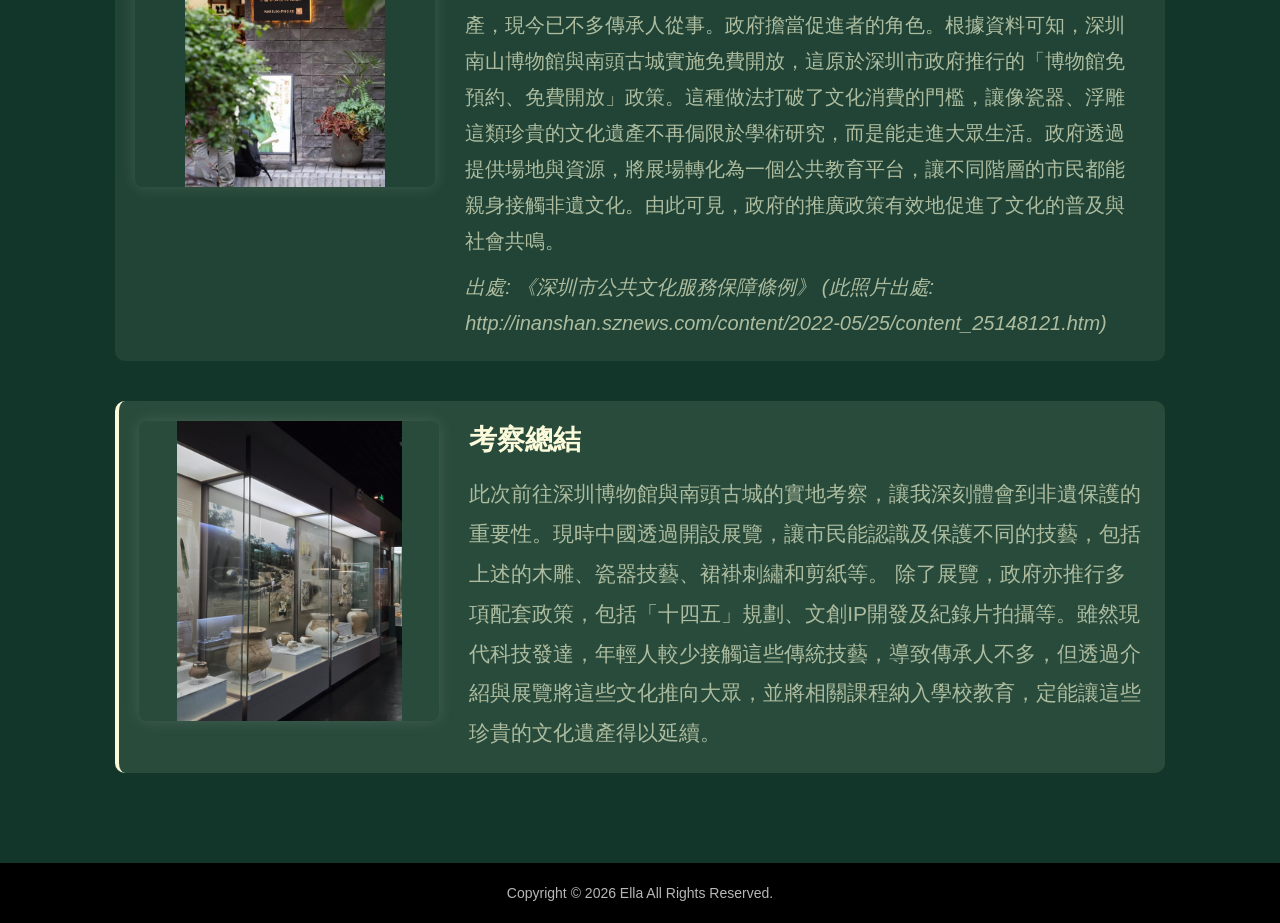
==== commit 617ca376: "Fix HTML encoding issues in page2.html" ====
--- a/page2.html
+++ b/page2.html
@@ -58,7 +58,7 @@
             </div>
             <div class="visit-content">
                 <h2>南頭古城 - 剪紙藝術</h2>
-                <p>此照片展示了南頭古城內的一間商店，主要售賣 剪紙藝術，現場更為顧客剪出其人像剪影，是極具趣味的文創產品。剪紙亦是一項重要的非物質文化遺產，現今已不多傳承人從事。政府擔當促進者的角色。根據資料可知，深圳南山博物館與南頭古城實施免費開放，這原於深圳市政府推行的「博物館免預約、免費開放」政策。這種做法打破了文化消費的門檻，讓像瓷器、浮雕這類珍貴的文化遺產不再侷限於學術研究，而是能走進大眾生活。政府透過提供場地與資源，將展場轉化為一個公共教育平台，讓不同階層的市民都能親身接觸非遺文化。由此可見,政府的推廣政策有效地促進了文化的普及與社會共鳴。</p>
+                <p>此照片展示了南頭古城內的一間商店，主要售賣剪紙藝術，現場更為顧客剪出其人像剪影，是極具趣味的文創產品。剪紙亦是一項重要的非物質文化遺產，現今已不多傳承人從事。政府擔當促進者的角色。根據資料可知，深圳南山博物館與南頭古城實施免費開放，這原於深圳市政府推行的「博物館免預約、免費開放」政策。這種做法打破了文化消費的門檻，讓像瓷器、浮雕這類珍貴的文化遺產不再侷限於學術研究，而是能走進大眾生活。政府透過提供場地與資源，將展場轉化為一個公共教育平台，讓不同階層的市民都能親身接觸非遺文化。由此可見，政府的推廣政策有效地促進了文化的普及與社會共鳴。</p>
                 <p class="source">出處: 《深圳市公共文化服務保障條例》
                     (此照片出處: http://inanshan.sznews.com/content/2022-05/25/content_25148121.htm)</p>
             </div>
@@ -70,7 +70,7 @@
     </div>
     <div class="visit-content">
         <h2>考察總結</h2>
-        <p>此次前往深圳博物館與南頭古城的實地考察，讓我深刻體會到非遺保護的重要性。現時中國透過 開設展覽，讓市民能認識及保護不同的技藝，包括上述的木雕、瓷器技藝、裙褂刺繡和剪紙等。 除了展覽，政府亦推行多項配套政策，包括「十四五」規劃、文創IP開發及紀錄片拍攝等。雖然現代科技發達，年輕人較少接觸這些傳統技藝，導致傳承人不多，但透過介紹與展覽將這些文化推向大眾，並將相關課程納入學校教育，定能讓這些珍貴的文化遺產得以延續。</p>
+        <p>此次前往深圳博物館與南頭古城的實地考察，讓我深刻體會到非遺保護的重要性。現時中國透過開設展覽，讓市民能認識及保護不同的技藝，包括上述的木雕、瓷器技藝、裙褂刺繡和剪紙等。 除了展覽，政府亦推行多項配套政策，包括「十四五」規劃、文創IP開發及紀錄片拍攝等。雖然現代科技發達，年輕人較少接觸這些傳統技藝，導致傳承人不多，但透過介紹與展覽將這些文化推向大眾，並將相關課程納入學校教育，定能讓這些珍貴的文化遺產得以延續。</p>
     </div>
 </div>
     </section>
